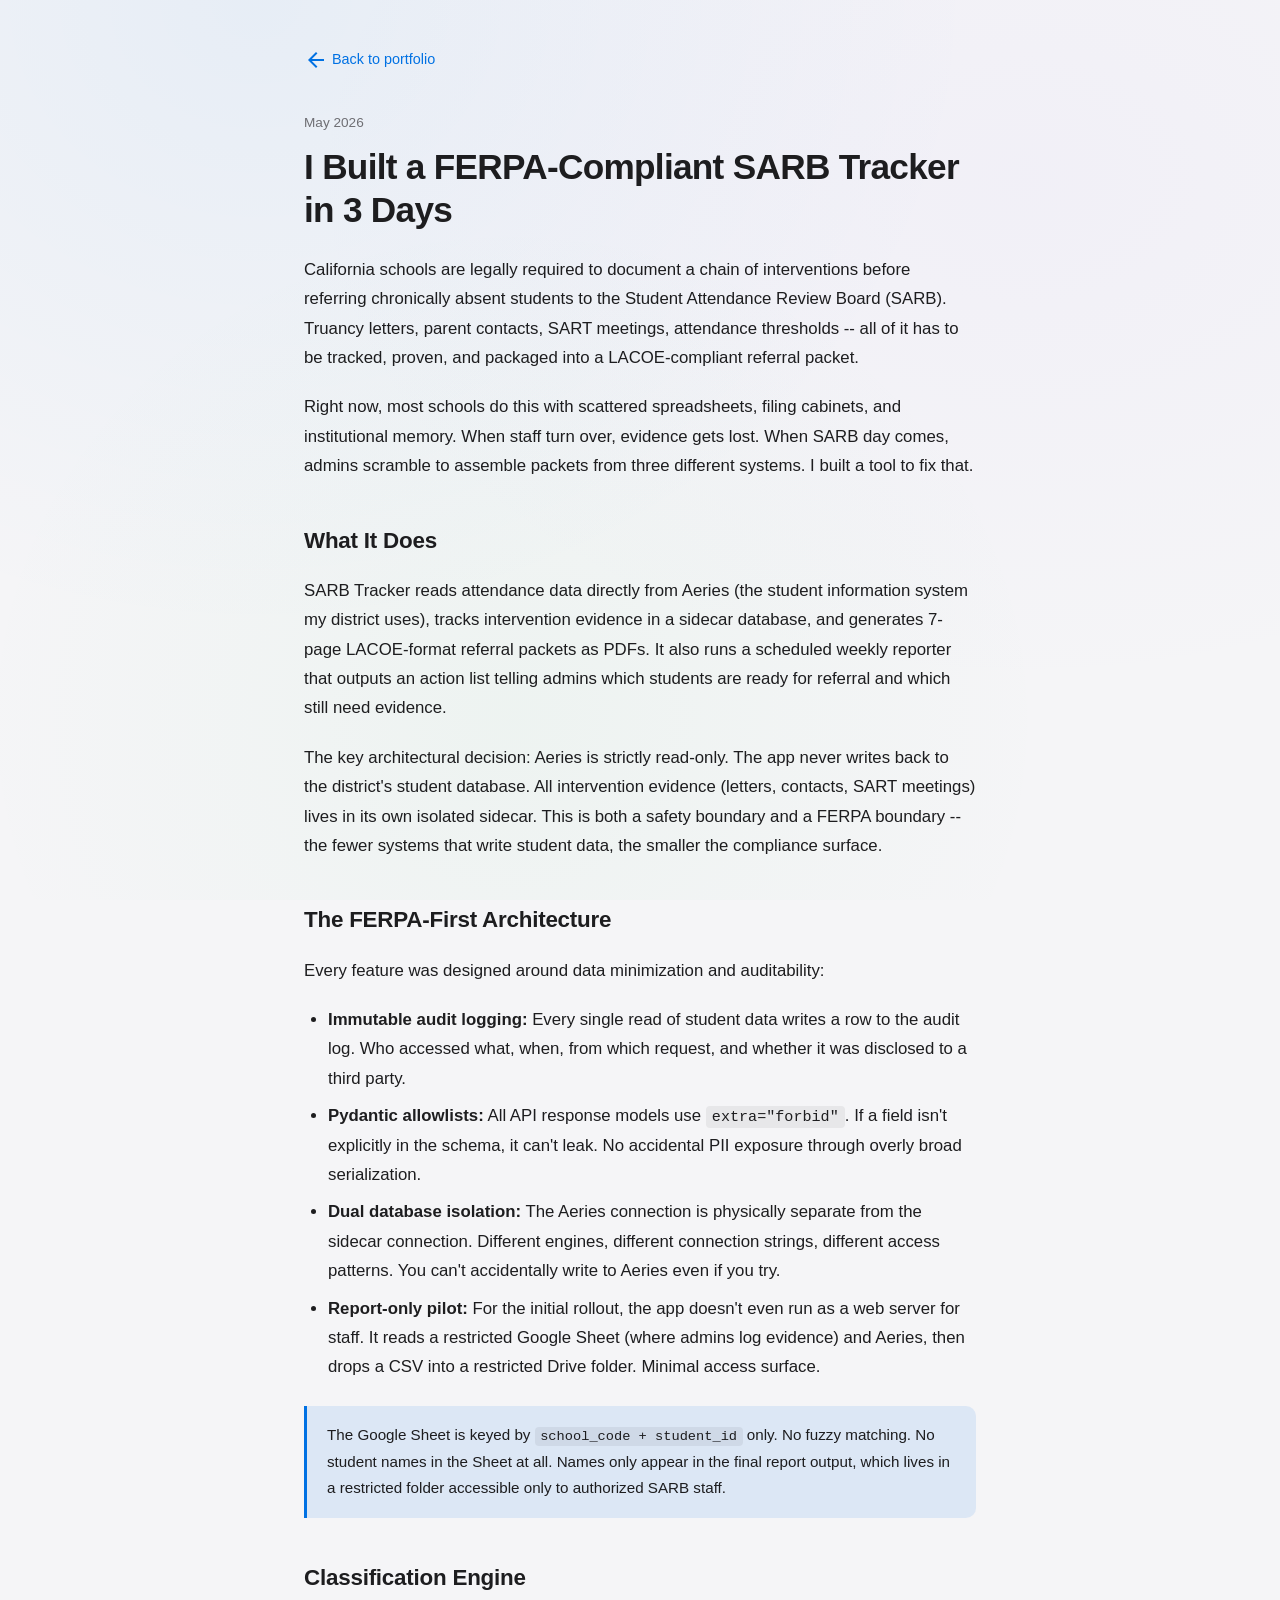
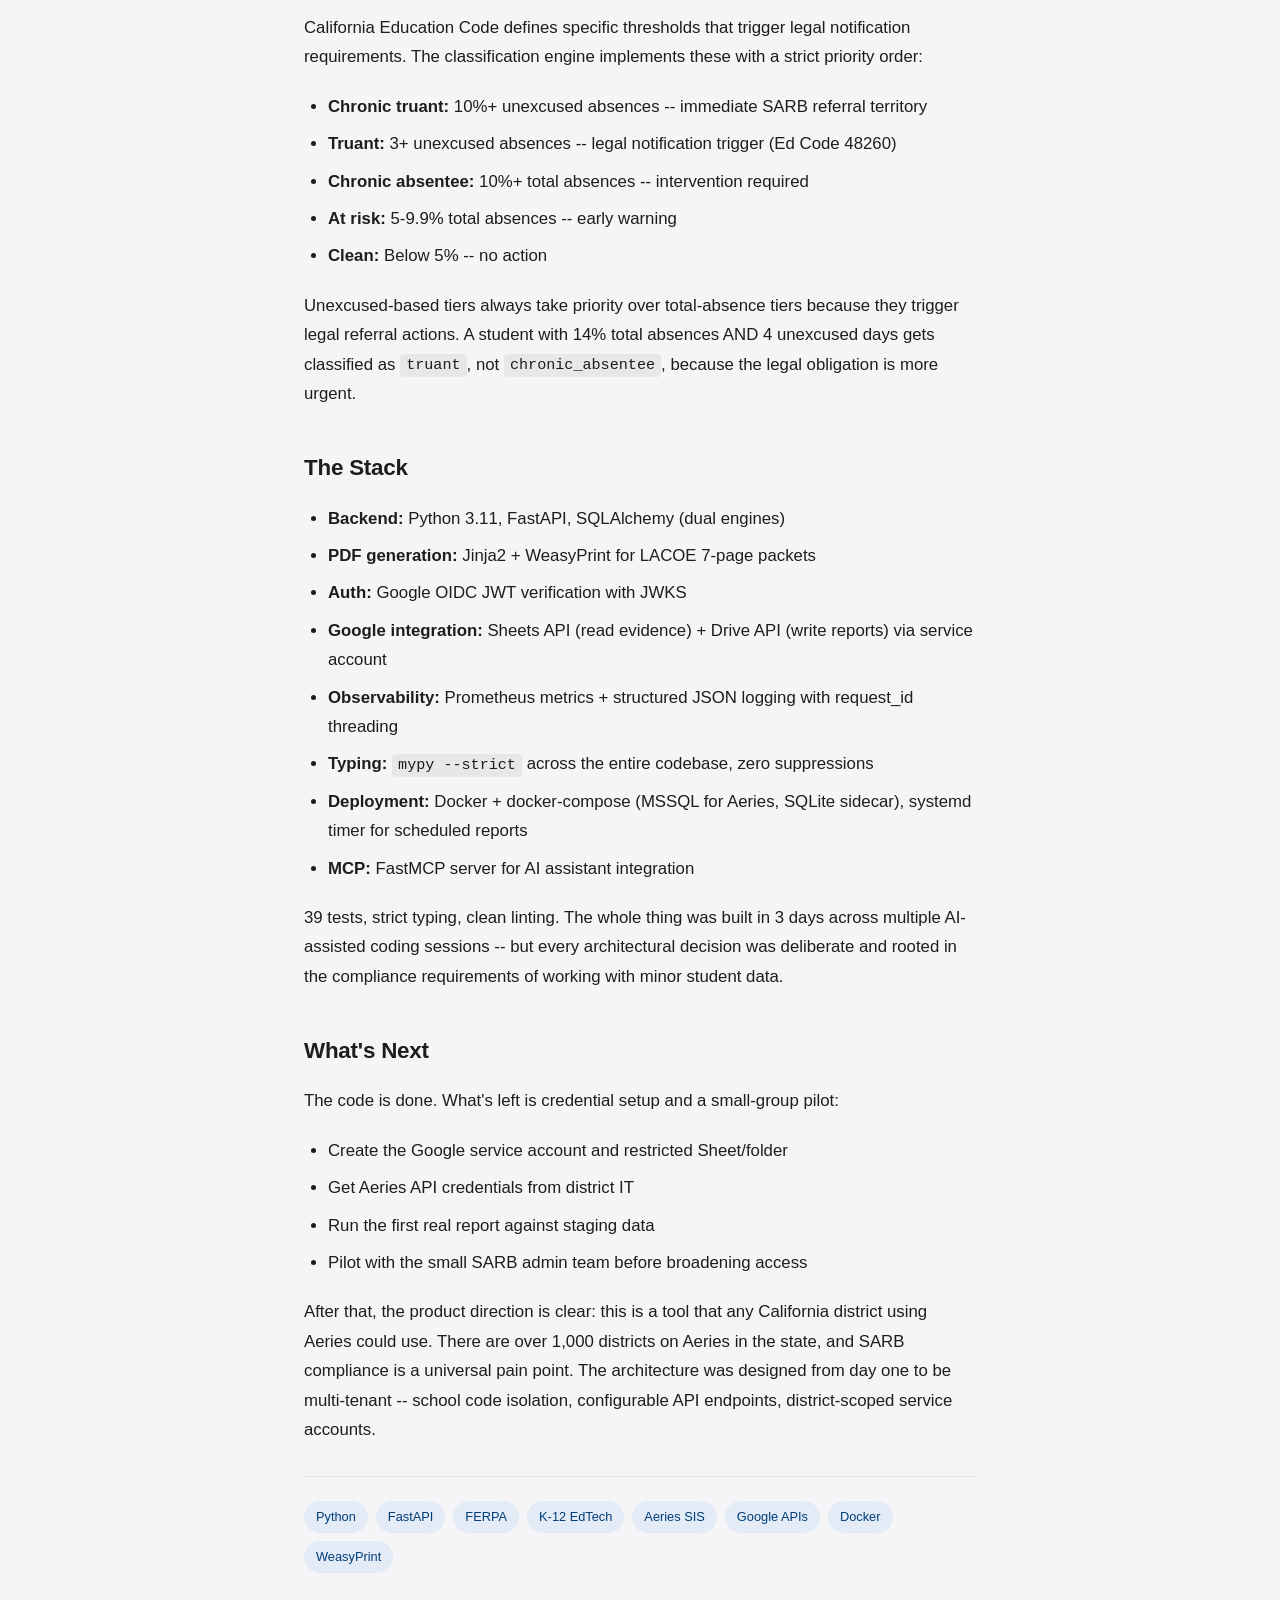
==== blog/sarb-tracker-mvp.html @ 0e8f2735 "Add SARB Tracker blog post New post covering the 3-day build of a FERPA-compliant K-12 attendance re" ====
<!DOCTYPE html>
<html lang="en">
<head>
    <meta charset="UTF-8">
    <meta name="viewport" content="width=device-width, initial-scale=1.0">
    <title>I Built a FERPA-Compliant SARB Tracker in 3 Days - Robert Monterroso</title>
    <meta name="description" content="How I built a K-12 attendance referral system that reads Aeries SIS, tracks intervention evidence, generates LACOE packets, and stays FERPA-compliant from day one.">
    <link rel="preconnect" href="https://fonts.googleapis.com">
    <link rel="preconnect" href="https://fonts.gstatic.com" crossorigin>
    <link href="https://fonts.googleapis.com/css2?family=Roboto:wght@300;400;500;700&display=swap" rel="stylesheet">
    <link href="https://fonts.googleapis.com/css2?family=Material+Symbols+Outlined:opsz,wght,FILL,GRAD@20..48,100..700,0..1,-50..200&display=swap" rel="stylesheet">
    <link rel="stylesheet" href="../style.css">
    <style>
        .blog-post { max-width: 720px; margin: 0 auto; padding: 3rem 1.5rem 6rem; }
        .blog-post-back { display: inline-flex; align-items: center; gap: 0.25rem; color: var(--primary); font-size: 0.9rem; font-weight: 500; text-decoration: none; margin-bottom: 2.5rem; }
        .blog-post-back:hover { text-decoration: underline; }
        .blog-post-date { font-size: 0.85rem; color: var(--on-surface-muted); margin-bottom: 0.75rem; }
        .blog-post-title { font-size: 2.2rem; font-weight: 700; line-height: 1.2; letter-spacing: -0.02em; color: var(--on-surface); margin-bottom: 1.5rem; }
        .blog-post-hero { width: 100%; border-radius: var(--radius-sm); margin-bottom: 2rem; box-shadow: var(--elevation-2); }
        .blog-post-body { font-size: 1.05rem; line-height: 1.75; color: var(--on-surface); }
        .blog-post-body h2 { font-size: 1.4rem; font-weight: 600; margin: 2.5rem 0 1rem; letter-spacing: -0.01em; }
        .blog-post-body p { margin-bottom: 1.25rem; }
        .blog-post-body ul { margin: 0 0 1.25rem 1.5rem; }
        .blog-post-body li { margin-bottom: 0.5rem; }
        .blog-post-body a { color: var(--primary); text-decoration: none; }
        .blog-post-body a:hover { text-decoration: underline; }
        .blog-post-body strong { font-weight: 600; }
        .blog-post-body .callout {
            background: var(--primary-soft);
            border-left: 3px solid var(--primary);
            padding: 1rem 1.25rem;
            border-radius: 0 var(--radius-xs) var(--radius-xs) 0;
            margin: 1.5rem 0;
            font-size: 0.95rem;
        }
        .blog-post-body code {
            background: rgba(0,0,0,0.06);
            padding: 0.15em 0.4em;
            border-radius: 4px;
            font-size: 0.9em;
            font-family: 'SF Mono', 'Fira Code', monospace;
        }
        .blog-post-tags { display: flex; gap: 0.5rem; flex-wrap: wrap; margin-top: 2rem; padding-top: 1.5rem; border-top: 1px solid var(--outline); }
        .blog-post-tags span {
            font-size: 0.8rem;
            padding: 0.3rem 0.75rem;
            background: var(--primary-container);
            color: var(--on-primary-container);
            border-radius: 999px;
            font-weight: 500;
        }
        @media (max-width: 640px) {
            .blog-post-title { font-size: 1.6rem; }
            .blog-post-body { font-size: 1rem; }
        }
    </style>
</head>
<body>
    <article class="blog-post">
        <a href="../index.html#blog" class="blog-post-back">
            <span class="material-symbols-outlined" aria-hidden="true">arrow_back</span>
            Back to portfolio
        </a>

        <p class="blog-post-date">May 2026</p>
        <h1 class="blog-post-title">I Built a FERPA-Compliant SARB Tracker in 3 Days</h1>

        <div class="blog-post-body">
            <p>California schools are legally required to document a chain of interventions before referring chronically absent students to the Student Attendance Review Board (SARB). Truancy letters, parent contacts, SART meetings, attendance thresholds -- all of it has to be tracked, proven, and packaged into a LACOE-compliant referral packet.</p>

            <p>Right now, most schools do this with scattered spreadsheets, filing cabinets, and institutional memory. When staff turn over, evidence gets lost. When SARB day comes, admins scramble to assemble packets from three different systems. I built a tool to fix that.</p>

            <h2>What It Does</h2>

            <p>SARB Tracker reads attendance data directly from Aeries (the student information system my district uses), tracks intervention evidence in a sidecar database, and generates 7-page LACOE-format referral packets as PDFs. It also runs a scheduled weekly reporter that outputs an action list telling admins which students are ready for referral and which still need evidence.</p>

            <p>The key architectural decision: Aeries is strictly read-only. The app never writes back to the district's student database. All intervention evidence (letters, contacts, SART meetings) lives in its own isolated sidecar. This is both a safety boundary and a FERPA boundary -- the fewer systems that write student data, the smaller the compliance surface.</p>

            <h2>The FERPA-First Architecture</h2>

            <p>Every feature was designed around data minimization and auditability:</p>

            <ul>
                <li><strong>Immutable audit logging:</strong> Every single read of student data writes a row to the audit log. Who accessed what, when, from which request, and whether it was disclosed to a third party.</li>
                <li><strong>Pydantic allowlists:</strong> All API response models use <code>extra="forbid"</code>. If a field isn't explicitly in the schema, it can't leak. No accidental PII exposure through overly broad serialization.</li>
                <li><strong>Dual database isolation:</strong> The Aeries connection is physically separate from the sidecar connection. Different engines, different connection strings, different access patterns. You can't accidentally write to Aeries even if you try.</li>
                <li><strong>Report-only pilot:</strong> For the initial rollout, the app doesn't even run as a web server for staff. It reads a restricted Google Sheet (where admins log evidence) and Aeries, then drops a CSV into a restricted Drive folder. Minimal access surface.</li>
            </ul>

            <div class="callout">
                The Google Sheet is keyed by <code>school_code + student_id</code> only. No fuzzy matching. No student names in the Sheet at all. Names only appear in the final report output, which lives in a restricted folder accessible only to authorized SARB staff.
            </div>

            <h2>Classification Engine</h2>

            <p>California Education Code defines specific thresholds that trigger legal notification requirements. The classification engine implements these with a strict priority order:</p>

            <ul>
                <li><strong>Chronic truant:</strong> 10%+ unexcused absences -- immediate SARB referral territory</li>
                <li><strong>Truant:</strong> 3+ unexcused absences -- legal notification trigger (Ed Code 48260)</li>
                <li><strong>Chronic absentee:</strong> 10%+ total absences -- intervention required</li>
                <li><strong>At risk:</strong> 5-9.9% total absences -- early warning</li>
                <li><strong>Clean:</strong> Below 5% -- no action</li>
            </ul>

            <p>Unexcused-based tiers always take priority over total-absence tiers because they trigger legal referral actions. A student with 14% total absences AND 4 unexcused days gets classified as <code>truant</code>, not <code>chronic_absentee</code>, because the legal obligation is more urgent.</p>

            <h2>The Stack</h2>

            <ul>
                <li><strong>Backend:</strong> Python 3.11, FastAPI, SQLAlchemy (dual engines)</li>
                <li><strong>PDF generation:</strong> Jinja2 + WeasyPrint for LACOE 7-page packets</li>
                <li><strong>Auth:</strong> Google OIDC JWT verification with JWKS</li>
                <li><strong>Google integration:</strong> Sheets API (read evidence) + Drive API (write reports) via service account</li>
                <li><strong>Observability:</strong> Prometheus metrics + structured JSON logging with request_id threading</li>
                <li><strong>Typing:</strong> <code>mypy --strict</code> across the entire codebase, zero suppressions</li>
                <li><strong>Deployment:</strong> Docker + docker-compose (MSSQL for Aeries, SQLite sidecar), systemd timer for scheduled reports</li>
                <li><strong>MCP:</strong> FastMCP server for AI assistant integration</li>
            </ul>

            <p>39 tests, strict typing, clean linting. The whole thing was built in 3 days across multiple AI-assisted coding sessions -- but every architectural decision was deliberate and rooted in the compliance requirements of working with minor student data.</p>

            <h2>What's Next</h2>

            <p>The code is done. What's left is credential setup and a small-group pilot:</p>

            <ul>
                <li>Create the Google service account and restricted Sheet/folder</li>
                <li>Get Aeries API credentials from district IT</li>
                <li>Run the first real report against staging data</li>
                <li>Pilot with the small SARB admin team before broadening access</li>
            </ul>

            <p>After that, the product direction is clear: this is a tool that any California district using Aeries could use. There are over 1,000 districts on Aeries in the state, and SARB compliance is a universal pain point. The architecture was designed from day one to be multi-tenant -- school code isolation, configurable API endpoints, district-scoped service accounts.</p>

            <div class="blog-post-tags">
                <span>Python</span>
                <span>FastAPI</span>
                <span>FERPA</span>
                <span>K-12 EdTech</span>
                <span>Aeries SIS</span>
                <span>Google APIs</span>
                <span>Docker</span>
                <span>WeasyPrint</span>
            </div>
        </div>
    </article>
</body>
</html>
---- style.css ----
/* ── Reset ── */
*, *::before, *::after {
    margin: 0;
    padding: 0;
    box-sizing: border-box;
}

:root {
    /* Liquid Glass palette */
    --surface: #f5f5f7;
    --surface-tint: #eef0f5;
    --surface-card: rgba(255, 255, 255, 0.55);
    --surface-card-hover: rgba(255, 255, 255, 0.72);
    --surface-translucent: rgba(245, 245, 247, 0.72);
    --glass-border: rgba(255, 255, 255, 0.45);
    --glass-border-strong: rgba(255, 255, 255, 0.7);
    --glass-shadow: rgba(0, 0, 0, 0.06);
    --on-surface: #1d1d1f;
    --on-surface-muted: #6e6e73;
    --primary: #0071e3;
    --primary-soft: rgba(0, 113, 227, 0.1);
    --primary-container: rgba(0, 113, 227, 0.08);
    --on-primary: #fff;
    --on-primary-container: #003d7a;
    --outline: rgba(0, 0, 0, 0.08);
    --outline-variant: rgba(0, 0, 0, 0.06);
    --dark-bg: #1d1d1f;
    --dark-surface: rgba(255, 255, 255, 0.06);
    --dark-text: #f5f5f7;
    --dark-muted: #a1a1a6;
    --dark-border: rgba(255, 255, 255, 0.1);
    --dark-border-hover: rgba(255, 255, 255, 0.18);
    --status-active-bg: rgba(52, 199, 89, 0.12);
    --status-active-text: #248a3d;
    --status-progress-bg: rgba(255, 159, 10, 0.12);
    --status-progress-text: #a05a00;
    --elevation-1: 0 1px 4px rgba(0, 0, 0, 0.04), 0 0 0 0.5px rgba(0, 0, 0, 0.03);
    --elevation-2: 0 4px 16px rgba(0, 0, 0, 0.08), 0 0 0 0.5px rgba(0, 0, 0, 0.04);
    --elevation-3: 0 12px 40px rgba(0, 0, 0, 0.1), 0 0 0 0.5px rgba(0, 0, 0, 0.04);
    --glass-blur: 20px;
    --glass-blur-strong: 40px;
    --radius: 20px;
    --radius-sm: 14px;
    --radius-xs: 10px;
    --max-width: 1080px;
    --ease: cubic-bezier(0.25, 0.1, 0.25, 1);
}

/* Subtle mesh gradient background */
body {
    font-family: -apple-system, BlinkMacSystemFont, 'SF Pro Display', 'SF Pro Text', 'Helvetica Neue', sans-serif;
    color: var(--on-surface);
    background: var(--surface);
    background-image:
        radial-gradient(ellipse at 20% 0%, rgba(0, 113, 227, 0.06) 0%, transparent 50%),
        radial-gradient(ellipse at 80% 20%, rgba(167, 139, 250, 0.05) 0%, transparent 50%),
        radial-gradient(ellipse at 40% 80%, rgba(52, 199, 89, 0.04) 0%, transparent 50%);
    background-attachment: fixed;
    line-height: 1.65;
    font-size: 16px;
    -webkit-font-smoothing: antialiased;
    font-feature-settings: 'kern' 1;
}

.container {
    max-width: var(--max-width);
    margin: 0 auto;
    padding: 0 24px;
}

a { color: var(--primary); text-decoration: none; }

/* ── Screen Reader Only ── */
.sr-only {
    position: absolute;
    width: 1px;
    height: 1px;
    padding: 0;
    margin: -1px;
    overflow: hidden;
    clip: rect(0, 0, 0, 0);
    white-space: nowrap;
    border: 0;
}

/* ── Skip Link ── */
.skip-link {
    position: absolute;
    left: -9999px;
    top: 8px;
    z-index: 200;
    padding: 8px 16px;
    background: var(--primary);
    color: var(--on-primary);
    border-radius: 10px;
    font-size: 0.875rem;
    font-weight: 500;
}
.skip-link:focus { left: 16px; }

/* ── Focus ── */
a:focus-visible, button:focus-visible {
    outline: 2px solid var(--primary);
    outline-offset: 2px;
}

/* ── Scroll Progress ── */
.scroll-progress {
    position: fixed;
    top: 0;
    left: 0;
    right: 0;
    height: 2px;
    background: linear-gradient(90deg, var(--primary), #a78bfa);
    transform: scaleX(0);
    transform-origin: left;
    z-index: 200;
    transition: none;
}

/* ── Nav ── Liquid Glass bar */
.nav {
    position: fixed;
    top: 2px;
    left: 0;
    right: 0;
    z-index: 100;
    transition: background 0.4s var(--ease), box-shadow 0.4s var(--ease), backdrop-filter 0.4s var(--ease);
}

.nav.scrolled {
    background: rgba(245, 245, 247, 0.6);
    backdrop-filter: saturate(180%) blur(var(--glass-blur));
    -webkit-backdrop-filter: saturate(180%) blur(var(--glass-blur));
    box-shadow: 0 0.5px 0 rgba(0, 0, 0, 0.08), var(--elevation-1);
}

.nav-inner {
    max-width: var(--max-width);
    margin: 0 auto;
    padding: 14px 24px;
    display: flex;
    align-items: center;
    justify-content: space-between;
}

.nav-logo {
    font-weight: 700;
    font-size: 1.125rem;
    color: var(--on-surface);
    letter-spacing: -0.02em;
}

.nav-links {
    display: flex;
    gap: 2px;
}

.nav-links a {
    color: var(--on-surface-muted);
    font-size: 0.8125rem;
    font-weight: 500;
    padding: 8px 14px;
    border-radius: 100px;
    transition: background 0.25s var(--ease), color 0.25s var(--ease);
}

.nav-links a:hover {
    background: rgba(0, 0, 0, 0.04);
    color: var(--on-surface);
}

.nav-links a.active {
    color: var(--primary);
    background: var(--primary-soft);
}

.nav-links .nav-resume {
    color: var(--on-primary);
    background: var(--primary);
    border: none;
    border-radius: 100px;
    padding: 7px 16px;
    font-size: 0.8125rem;
    font-weight: 500;
    transition: opacity 0.25s var(--ease), transform 0.15s var(--ease);
}

.nav-links .nav-resume:hover {
    opacity: 0.85;
    transform: scale(0.98);
    background: var(--primary);
}

.nav-toggle {
    display: none;
    flex-direction: column;
    gap: 5px;
    align-items: center;
    justify-content: center;
    min-width: 44px;
    min-height: 44px;
    background: none;
    border: none;
    cursor: pointer;
    border-radius: 50%;
    transition: background 0.2s;
}

.nav-toggle:hover { background: rgba(0, 0, 0, 0.04); }

.nav-toggle span {
    display: block;
    width: 20px;
    height: 1.5px;
    background: var(--on-surface);
    border-radius: 2px;
}

/* ── Hero ── */
.hero {
    padding: 140px 0 80px;
    min-height: 100vh;
    display: flex;
    align-items: center;
}

.hero-container {
    display: grid;
    grid-template-columns: 1.2fr 1fr;
    gap: 60px;
    align-items: center;
}

.hero-title {
    font-size: clamp(2.5rem, 5.5vw, 3.75rem);
    font-weight: 700;
    letter-spacing: -0.04em;
    line-height: 1.08;
    margin-bottom: 20px;
}

.hero-accent {
    background: linear-gradient(135deg, var(--primary), #a78bfa);
    -webkit-background-clip: text;
    -webkit-text-fill-color: transparent;
    background-clip: text;
}

.hero-subtitle {
    font-size: 1.0625rem;
    color: var(--on-surface-muted);
    max-width: 500px;
    line-height: 1.75;
    margin-bottom: 32px;
    font-weight: 400;
}

.hero-actions {
    display: flex;
    gap: 12px;
    flex-wrap: wrap;
}

/* Hero Stats -- Glass cards */
.hero-stat-grid {
    display: grid;
    grid-template-columns: 1fr 1fr;
    gap: 12px;
}

.hero-stat {
    background: var(--surface-card);
    backdrop-filter: blur(var(--glass-blur));
    -webkit-backdrop-filter: blur(var(--glass-blur));
    border: 1px solid var(--glass-border);
    border-radius: var(--radius);
    padding: 24px;
    text-align: center;
    transition: background 0.3s var(--ease), box-shadow 0.3s var(--ease), transform 0.3s var(--ease);
}

.hero-stat:hover {
    background: var(--surface-card-hover);
    box-shadow: var(--elevation-2);
    transform: translateY(-2px);
}

.hero-stat-number {
    display: block;
    font-size: 2rem;
    font-weight: 700;
    color: var(--on-surface);
    letter-spacing: -0.04em;
    line-height: 1.2;
}

.hero-stat-label {
    display: block;
    font-size: 0.6875rem;
    font-weight: 500;
    color: var(--on-surface-muted);
    text-transform: uppercase;
    letter-spacing: 0.06em;
    margin-top: 4px;
}

/* ── Buttons ── */
.btn {
    display: inline-flex;
    align-items: center;
    gap: 8px;
    padding: 0 28px;
    height: 48px;
    border-radius: 100px;
    font-size: 0.9375rem;
    font-weight: 500;
    transition: all 0.25s var(--ease);
}

.btn-filled {
    background: var(--primary);
    color: var(--on-primary);
}

.btn-filled:hover {
    opacity: 0.88;
    transform: scale(0.98);
}

.btn-outlined {
    background: var(--surface-card);
    backdrop-filter: blur(var(--glass-blur));
    -webkit-backdrop-filter: blur(var(--glass-blur));
    color: var(--primary);
    border: 1px solid var(--glass-border);
}

.btn-outlined:hover {
    background: var(--surface-card-hover);
    border-color: var(--glass-border-strong);
}

/* ── Sections ── */
.section {
    padding: 100px 0;
}

.js-enabled .section {
    opacity: 0;
    transform: translateY(24px);
    transition: opacity 0.7s var(--ease), transform 0.7s var(--ease);
}

.js-enabled .section.visible {
    opacity: 1;
    transform: none;
}

.section-tinted {
    background: rgba(238, 240, 245, 0.5);
    backdrop-filter: blur(4px);
    -webkit-backdrop-filter: blur(4px);
}

.section-label {
    font-size: 0.8125rem;
    font-weight: 600;
    text-transform: uppercase;
    letter-spacing: 0.1em;
    color: var(--primary);
    margin-bottom: 48px;
}

/* ── Chips ── */
.chip-group {
    display: flex;
    flex-wrap: wrap;
    gap: 8px;
}

.chip {
    padding: 5px 14px;
    border-radius: 100px;
    border: 1px solid var(--outline);
    background: rgba(255, 255, 255, 0.4);
    backdrop-filter: blur(8px);
    -webkit-backdrop-filter: blur(8px);
    color: var(--on-surface-muted);
    font-size: 0.8125rem;
    font-weight: 500;
}

.status {
    font-size: 0.6875rem;
    font-weight: 500;
    padding: 4px 12px;
    border-radius: 100px;
    white-space: nowrap;
}

.status-active { background: var(--status-active-bg); color: var(--status-active-text); }
.status-progress { background: var(--status-progress-bg); color: var(--status-progress-text); }
.status-complete { background: var(--primary-container); color: var(--on-primary-container); }

/* ── Featured Projects ── Glass panels */
.featured-project {
    display: grid;
    grid-template-columns: 1fr 1fr;
    gap: 48px;
    align-items: center;
    margin-bottom: 80px;
}

.featured-project-reverse {
    direction: rtl;
}

.featured-project-reverse > * {
    direction: ltr;
}

.featured-meta {
    display: flex;
    align-items: center;
    gap: 12px;
    margin-bottom: 12px;
}

.project-type {
    font-size: 0.75rem;
    font-weight: 600;
    text-transform: uppercase;
    letter-spacing: 0.06em;
    color: var(--primary);
}

.featured-title {
    font-size: 1.75rem;
    font-weight: 700;
    letter-spacing: -0.03em;
    margin-bottom: 16px;
}

.featured-desc {
    color: var(--on-surface-muted);
    font-size: 0.9375rem;
    line-height: 1.75;
    margin-bottom: 20px;
}

.project-link {
    display: inline-flex;
    align-items: center;
    gap: 4px;
    margin-top: 12px;
    font-size: 0.875rem;
    font-weight: 500;
    color: var(--primary);
    transition: gap 0.2s var(--ease);
}

.project-link:hover { gap: 8px; }

.project-link .material-symbols-outlined { font-size: 16px; }

.project-link-private {
    color: var(--on-surface-muted);
    cursor: default;
    gap: 6px;
}

.project-link-private:hover { gap: 6px; }

/* Featured Visual -- Glass placeholder */
.featured-visual {
    aspect-ratio: 4/3;
    border-radius: var(--radius);
    overflow: hidden;
}

.featured-placeholder {
    width: 100%;
    height: 100%;
    background: linear-gradient(135deg, rgba(0, 113, 227, 0.08) 0%, rgba(167, 139, 250, 0.06) 50%, rgba(52, 199, 89, 0.05) 100%);
    backdrop-filter: blur(var(--glass-blur));
    -webkit-backdrop-filter: blur(var(--glass-blur));
    border: 1px solid var(--glass-border);
    border-radius: var(--radius);
    display: flex;
    flex-direction: column;
    align-items: center;
    justify-content: center;
    gap: 12px;
    color: var(--on-surface-muted);
    font-size: 0.875rem;
    font-weight: 500;
}

.featured-placeholder .material-symbols-outlined {
    font-size: 48px;
    opacity: 0.4;
}

.featured-img {
    width: 100%;
    height: 100%;
    object-fit: cover;
    border-radius: var(--radius);
}

/* ── More Projects Grid ── Glass cards */
.more-projects-label {
    font-size: 1.125rem;
    font-weight: 500;
    margin-bottom: 24px;
    color: var(--on-surface-muted);
}

.projects-grid {
    display: grid;
    grid-template-columns: repeat(3, 1fr);
    gap: 12px;
}

.mini-project-card {
    background: var(--surface-card);
    backdrop-filter: blur(var(--glass-blur));
    -webkit-backdrop-filter: blur(var(--glass-blur));
    border: 1px solid var(--glass-border);
    border-radius: var(--radius);
    padding: 24px;
    transition: background 0.3s var(--ease), box-shadow 0.3s var(--ease), transform 0.3s var(--ease), border-color 0.3s var(--ease);
    color: var(--on-surface);
    display: block;
}

.js-enabled .mini-project-card {
    opacity: 0;
    transform: translateY(16px);
}

.js-enabled .mini-project-card.card-visible {
    opacity: 1;
    transform: none;
    transition: opacity 0.5s var(--ease), transform 0.5s var(--ease), background 0.3s var(--ease), box-shadow 0.3s var(--ease), border-color 0.3s var(--ease);
}

.mini-project-card:hover {
    background: var(--surface-card-hover);
    box-shadow: var(--elevation-2);
    transform: translateY(-2px);
    border-color: var(--glass-border-strong);
}

/* Non-link cards */
.mini-project-card-static {
    cursor: default;
}

.mini-project-card-static:hover {
    background: var(--surface-card);
    box-shadow: none;
    transform: none;
    border-color: var(--glass-border);
}

.mini-project-top {
    display: flex;
    justify-content: space-between;
    align-items: center;
    margin-bottom: 12px;
}

.mini-project-top .material-symbols-outlined {
    color: var(--primary);
    font-size: 24px;
}

.mini-project-card h4 {
    font-size: 1rem;
    font-weight: 600;
    margin-bottom: 8px;
    letter-spacing: -0.01em;
}

.mini-project-card p {
    color: var(--on-surface-muted);
    font-size: 0.8125rem;
    line-height: 1.65;
    margin-bottom: 16px;
}

.mini-chips {
    font-size: 0.75rem;
    color: var(--on-surface-muted);
    font-weight: 500;
}

/* ── Bento Grid ── Glass cards */
.bento-grid {
    display: grid;
    grid-template-columns: repeat(3, 1fr);
    grid-auto-rows: auto;
    gap: 12px;
}

.bento-card {
    background: var(--surface-card);
    backdrop-filter: blur(var(--glass-blur));
    -webkit-backdrop-filter: blur(var(--glass-blur));
    border: 1px solid var(--glass-border);
    border-radius: var(--radius);
    padding: 28px;
}

.js-enabled .bento-card {
    opacity: 0;
    transform: translateY(16px);
}

.js-enabled .bento-card.card-visible {
    opacity: 1;
    transform: none;
    transition: opacity 0.5s var(--ease), transform 0.5s var(--ease);
}

.bento-card h3 {
    font-size: 0.8125rem;
    font-weight: 600;
    text-transform: uppercase;
    letter-spacing: 0.08em;
    color: var(--primary);
    margin-bottom: 16px;
}

/* Bento Bio */
.bento-bio {
    grid-column: span 2;
}

.bento-bio-lead {
    font-size: 1.25rem;
    font-weight: 600;
    line-height: 1.5;
    margin-bottom: 12px;
    color: var(--on-surface);
    letter-spacing: -0.01em;
}

.bento-bio p:last-child {
    color: var(--on-surface-muted);
    font-size: 0.9375rem;
    line-height: 1.7;
}

/* Bento Currently */
.bento-currently ul {
    list-style: none;
    display: flex;
    flex-direction: column;
    gap: 10px;
}

.bento-currently li {
    font-size: 0.875rem;
    color: var(--on-surface-muted);
    padding-left: 16px;
    position: relative;
}

.bento-currently li::before {
    content: '';
    position: absolute;
    left: 0;
    top: 8px;
    width: 6px;
    height: 6px;
    border-radius: 50%;
    background: var(--primary);
    opacity: 0.5;
}

/* Bento Quote -- Glass tinted panel */
.bento-quote {
    grid-column: span 2;
    background: rgba(0, 113, 227, 0.06);
    backdrop-filter: blur(var(--glass-blur));
    -webkit-backdrop-filter: blur(var(--glass-blur));
    border-color: rgba(0, 113, 227, 0.1);
}

.quote-icon {
    color: var(--primary);
    font-size: 28px;
    opacity: 0.35;
    margin-bottom: 8px;
    display: block;
}

blockquote {
    color: var(--on-surface);
    font-style: italic;
    line-height: 1.8;
    font-size: 0.9375rem;
    opacity: 0.8;
}

/* Bento Stack */
.bento-stack .chip-group {
    gap: 6px;
}

/* Bento Certs */
.cert-list {
    display: flex;
    flex-direction: column;
    gap: 12px;
}

.cert-item {
    display: flex;
    align-items: center;
    gap: 10px;
    font-size: 0.875rem;
    color: var(--on-surface-muted);
}

.cert-item .material-symbols-outlined {
    color: var(--primary);
    font-size: 20px;
    opacity: 0.7;
}

/* ── Experience ── Glass panels */
.exp-primary {
    background: var(--surface-card);
    backdrop-filter: blur(var(--glass-blur));
    -webkit-backdrop-filter: blur(var(--glass-blur));
    border: 1px solid var(--glass-border);
    border-radius: var(--radius);
    padding: 36px;
    margin-bottom: 12px;
}

.exp-header {
    margin-bottom: 16px;
}

.exp-header h3 {
    font-size: 1.25rem;
    font-weight: 700;
    margin-bottom: 4px;
    letter-spacing: -0.02em;
}

.exp-range {
    font-size: 0.8125rem;
    color: var(--on-surface-muted);
}

.exp-roles {
    display: flex;
    flex-direction: column;
    gap: 8px;
    margin-bottom: 20px;
    padding-bottom: 20px;
    border-bottom: 1px solid var(--outline);
}

.exp-role {
    display: flex;
    justify-content: space-between;
    align-items: baseline;
    flex-wrap: wrap;
    gap: 8px;
}

.exp-role-title {
    font-size: 0.9375rem;
    font-weight: 500;
}

.exp-role-date {
    font-size: 0.8125rem;
    color: var(--on-surface-muted);
}

.exp-narrative {
    color: var(--on-surface-muted);
    font-size: 0.9375rem;
    line-height: 1.75;
}

.exp-secondary {
    margin-bottom: 48px;
}

.exp-compact {
    background: var(--surface-card);
    backdrop-filter: blur(var(--glass-blur));
    -webkit-backdrop-filter: blur(var(--glass-blur));
    border: 1px solid var(--glass-border);
    border-radius: var(--radius);
    padding: 24px 36px;
    display: flex;
    flex-wrap: wrap;
    align-items: baseline;
    gap: 4px 16px;
}

.exp-compact h4 {
    font-size: 1rem;
    font-weight: 500;
}

.exp-compact-role {
    font-size: 0.875rem;
    color: var(--on-surface-muted);
}

.exp-compact-date {
    font-size: 0.8125rem;
    color: var(--on-surface-muted);
    opacity: 0.7;
}

.exp-compact p {
    width: 100%;
    font-size: 0.875rem;
    color: var(--on-surface-muted);
    margin-top: 4px;
}

/* Education */
.edu-heading {
    font-size: 0.8125rem;
    font-weight: 600;
    text-transform: uppercase;
    letter-spacing: 0.08em;
    color: var(--primary);
    margin-bottom: 20px;
}

.edu-list {
    display: flex;
    flex-direction: column;
    gap: 16px;
}

.edu-item {
    display: flex;
    flex-direction: column;
    gap: 2px;
}

.edu-item strong {
    font-size: 0.9375rem;
    font-weight: 600;
    letter-spacing: -0.01em;
}

.edu-item span {
    font-size: 0.8125rem;
    color: var(--on-surface-muted);
}

/* ── Blog ── Glass cards */
.blog-grid {
    display: grid;
    grid-template-columns: repeat(3, 1fr);
    gap: 12px;
}

.blog-card {
    background: var(--surface-card);
    backdrop-filter: blur(var(--glass-blur));
    -webkit-backdrop-filter: blur(var(--glass-blur));
    border: 1px solid var(--glass-border);
    border-radius: var(--radius);
    padding: 28px;
    display: flex;
    flex-direction: column;
    color: var(--on-surface);
    transition: background 0.3s var(--ease), box-shadow 0.3s var(--ease), transform 0.3s var(--ease), border-color 0.3s var(--ease);
}

.blog-card:hover {
    background: var(--surface-card-hover);
    box-shadow: var(--elevation-2);
    transform: translateY(-2px);
    border-color: var(--glass-border-strong);
}

.blog-date {
    font-size: 0.75rem;
    font-weight: 600;
    text-transform: uppercase;
    letter-spacing: 0.06em;
    color: var(--primary);
    margin-bottom: 12px;
}

.blog-title {
    font-size: 1.125rem;
    font-weight: 700;
    letter-spacing: -0.02em;
    line-height: 1.4;
    margin-bottom: 12px;
    color: var(--on-surface);
}

.blog-excerpt {
    color: var(--on-surface-muted);
    font-size: 0.875rem;
    line-height: 1.7;
    margin-bottom: 20px;
    flex-grow: 1;
}

.blog-read-more {
    display: inline-flex;
    align-items: center;
    gap: 4px;
    font-size: 0.875rem;
    font-weight: 500;
    color: var(--primary);
    transition: gap 0.2s var(--ease);
}

.blog-card:hover .blog-read-more {
    gap: 8px;
}

.blog-read-more .material-symbols-outlined {
    font-size: 16px;
}

.js-enabled .blog-card {
    opacity: 0;
    transform: translateY(16px);
}

.js-enabled .blog-card.card-visible {
    opacity: 1;
    transform: none;
    transition: opacity 0.5s var(--ease), transform 0.5s var(--ease), background 0.3s var(--ease), box-shadow 0.3s var(--ease), border-color 0.3s var(--ease);
}

/* ── Contact -- Glass Dark ── */
.section-dark {
    background: var(--dark-bg);
    color: var(--dark-text);
}

.contact-section {
    text-align: center;
}

.contact-heading {
    font-size: clamp(2rem, 4vw, 3rem);
    font-weight: 700;
    letter-spacing: -0.04em;
    color: var(--on-primary);
    margin-bottom: 16px;
}

.contact-text {
    font-size: 1.0625rem;
    color: var(--dark-muted);
    max-width: 480px;
    margin: 0 auto 48px;
    line-height: 1.7;
}

.contact-links {
    display: flex;
    justify-content: center;
    gap: 12px;
    flex-wrap: wrap;
}

.contact-card {
    display: flex;
    flex-direction: column;
    align-items: center;
    gap: 10px;
    padding: 28px 36px;
    background: var(--dark-surface);
    backdrop-filter: blur(var(--glass-blur));
    -webkit-backdrop-filter: blur(var(--glass-blur));
    border: 1px solid var(--dark-border);
    border-radius: var(--radius);
    transition: background 0.3s var(--ease), box-shadow 0.3s var(--ease), transform 0.3s var(--ease), border-color 0.3s var(--ease);
    cursor: pointer;
    text-align: center;
    color: var(--dark-text);
}

.contact-card:hover {
    background: rgba(255, 255, 255, 0.1);
    box-shadow: 0 8px 32px rgba(0, 113, 227, 0.15);
    transform: translateY(-2px);
    border-color: rgba(0, 113, 227, 0.25);
}

.contact-card .material-symbols-outlined {
    font-size: 28px;
    color: var(--primary);
}

.social-icon {
    width: 26px;
    height: 26px;
    color: var(--primary);
}

.contact-card strong {
    font-size: 0.9375rem;
    color: var(--on-primary);
}

.contact-detail {
    font-size: 0.8125rem;
    color: var(--dark-muted);
}

/* ── Resume Link ── */
.resume-link {
    display: inline-flex;
    align-items: center;
    gap: 8px;
    margin-top: 24px;
    padding: 10px 24px;
    border: 1px solid var(--dark-border-hover);
    border-radius: 100px;
    color: var(--dark-muted);
    font-size: 0.875rem;
    font-weight: 500;
    transition: border-color 0.25s var(--ease), color 0.25s var(--ease);
}

.resume-link:hover {
    border-color: var(--primary);
    color: var(--on-primary);
}

.resume-link .material-symbols-outlined {
    font-size: 18px;
}

/* ── Footer ── */
.footer {
    padding: 24px 0;
    background: var(--dark-bg);
    border-top: 1px solid rgba(255, 255, 255, 0.06);
}

.footer-inner {
    display: flex;
    justify-content: space-between;
    align-items: center;
}

.footer-name {
    font-size: 0.8125rem;
    font-weight: 500;
    color: var(--dark-muted);
}

.footer-copy {
    font-size: 0.8125rem;
    color: #7a7a82;
}

/* ── Responsive: Tablet ── */
@media (max-width: 1024px) {
    .hero-container { grid-template-columns: 1fr; gap: 48px; }
    .hero-stat-grid { grid-template-columns: repeat(4, 1fr); }
    .featured-project { grid-template-columns: 1fr; gap: 32px; }
    .featured-project-reverse { direction: ltr; }
    .featured-visual { max-height: 300px; }
    .projects-grid { grid-template-columns: repeat(2, 1fr); }
    .blog-grid { grid-template-columns: repeat(2, 1fr); }
    .bento-grid { grid-template-columns: repeat(2, 1fr); }
    .bento-bio { grid-column: span 2; }
    .bento-quote { grid-column: span 2; }
}

/* ── Responsive: Mobile ── */
@media (max-width: 768px) {
    .hero {
        padding: 120px 0 64px;
        min-height: auto;
    }

    .hero-title { font-size: 2.25rem; }
    .hero-stat-grid { grid-template-columns: repeat(2, 1fr); }

    .featured-project { gap: 24px; margin-bottom: 56px; }
    .featured-title { font-size: 1.375rem; }

    .projects-grid { grid-template-columns: 1fr; }
    .blog-grid { grid-template-columns: 1fr; }

    .bento-grid { grid-template-columns: 1fr; }
    .bento-bio { grid-column: span 1; }
    .bento-quote { grid-column: span 1; }

    .exp-primary { padding: 24px; }
    .exp-compact { padding: 20px 24px; }
    .exp-role { flex-direction: column; gap: 2px; }

    .nav-links {
        display: none;
        position: absolute;
        top: 100%;
        left: 0;
        right: 0;
        background: rgba(245, 245, 247, 0.72);
        backdrop-filter: saturate(180%) blur(var(--glass-blur-strong));
        -webkit-backdrop-filter: saturate(180%) blur(var(--glass-blur-strong));
        flex-direction: column;
        padding: 12px 16px;
        gap: 4px;
        box-shadow: var(--elevation-1);
    }

    .nav-links.open { display: flex; }
    .nav-links a { padding: 12px 16px; border-radius: 12px; }
    .nav-toggle { display: flex; }

    .contact-links { flex-direction: column; align-items: center; }
    .contact-card { width: 100%; max-width: 300px; }

    .section { padding: 64px 0; }
    .section-dark { padding: 80px 0; }
}

/* ── Reduced Motion ── */
@media (prefers-reduced-motion: reduce) {
    *, *::before, *::after {
        animation-duration: 0.01ms !important;
        animation-iteration-count: 1 !important;
        transition-duration: 0.01ms !important;
    }

    .js-enabled .section,
    .js-enabled .mini-project-card,
    .js-enabled .bento-card,
    .js-enabled .blog-card {
        opacity: 1 !important;
        transform: none !important;
    }

    .hero-stat:hover,
    .mini-project-card:hover,
    .blog-card:hover,
    .contact-card:hover,
    .btn-filled:hover {
        transform: none !important;
    }
}

/* ── Print ── */
@media print {
    .js-enabled .section,
    .js-enabled .mini-project-card,
    .js-enabled .bento-card,
    .js-enabled .blog-card {
        opacity: 1 !important;
        transform: none !important;
    }

    .nav, .scroll-progress, .skip-link { display: none; }
}
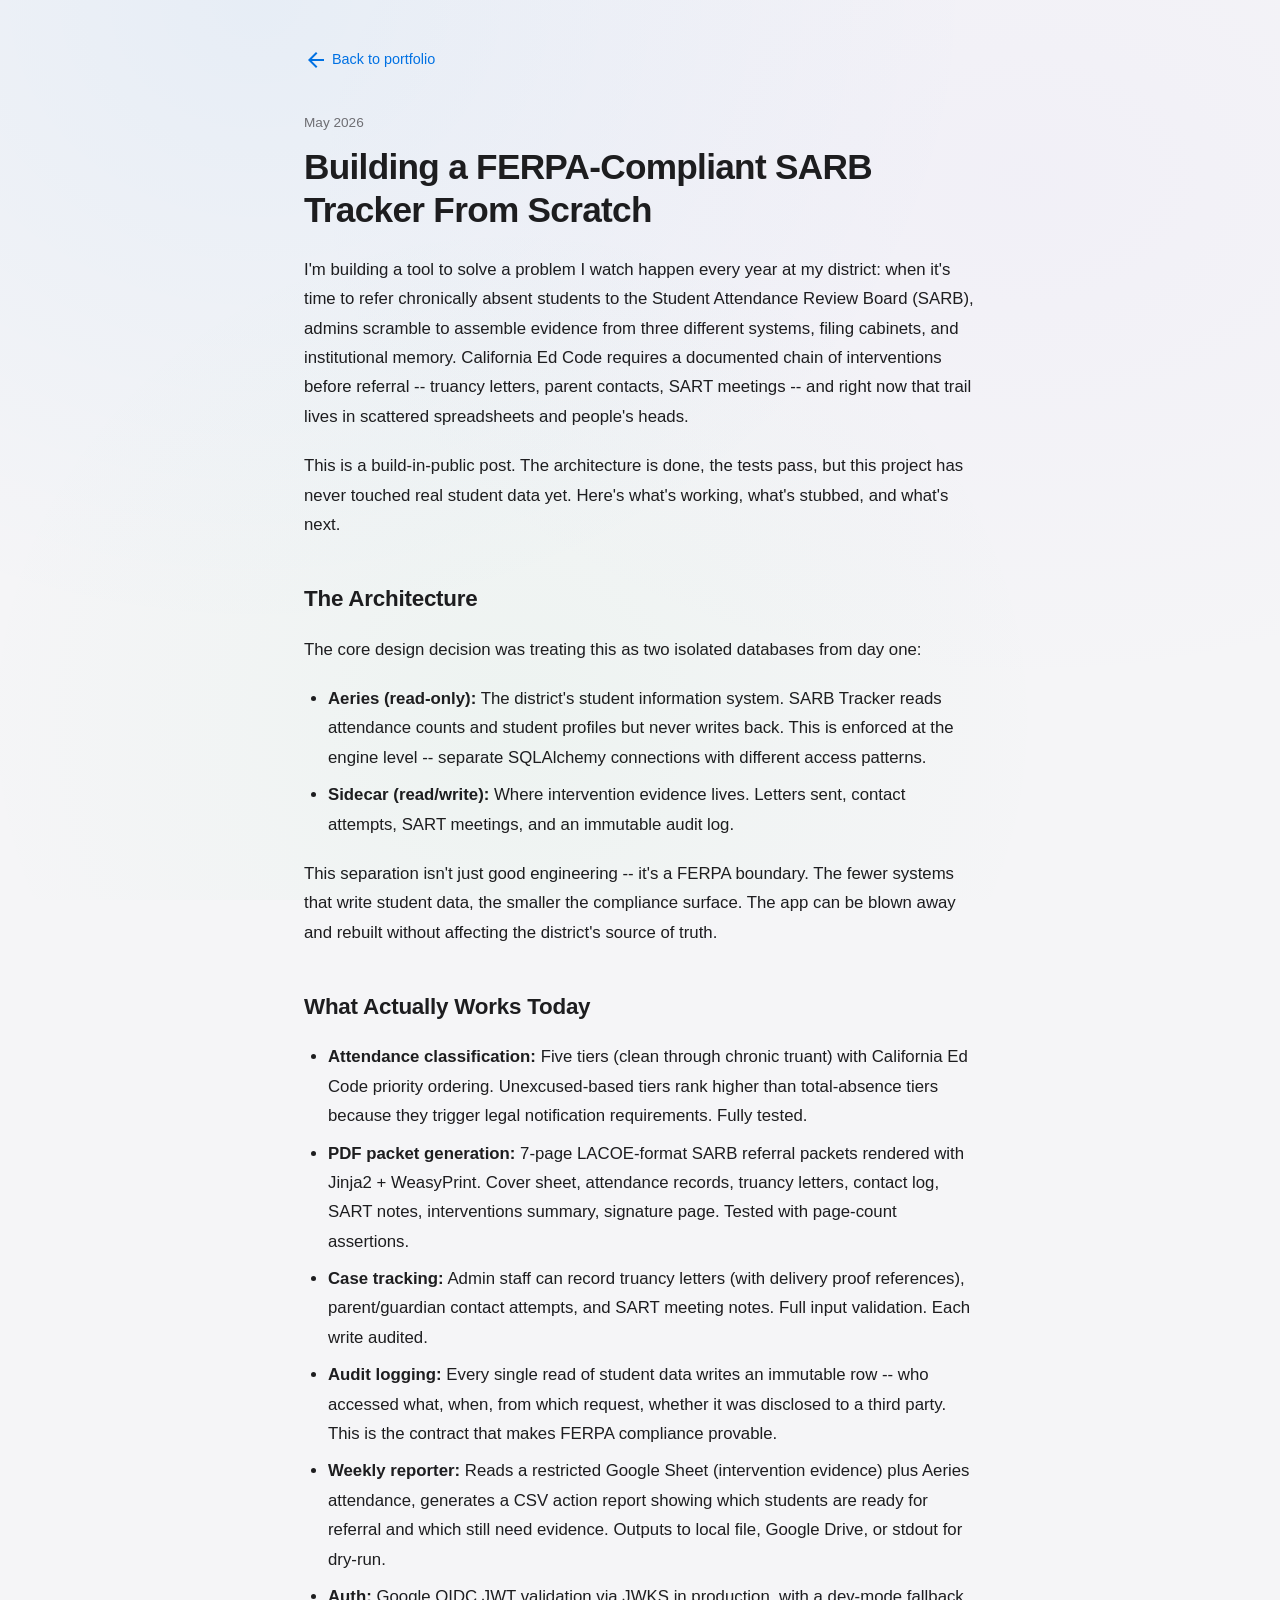
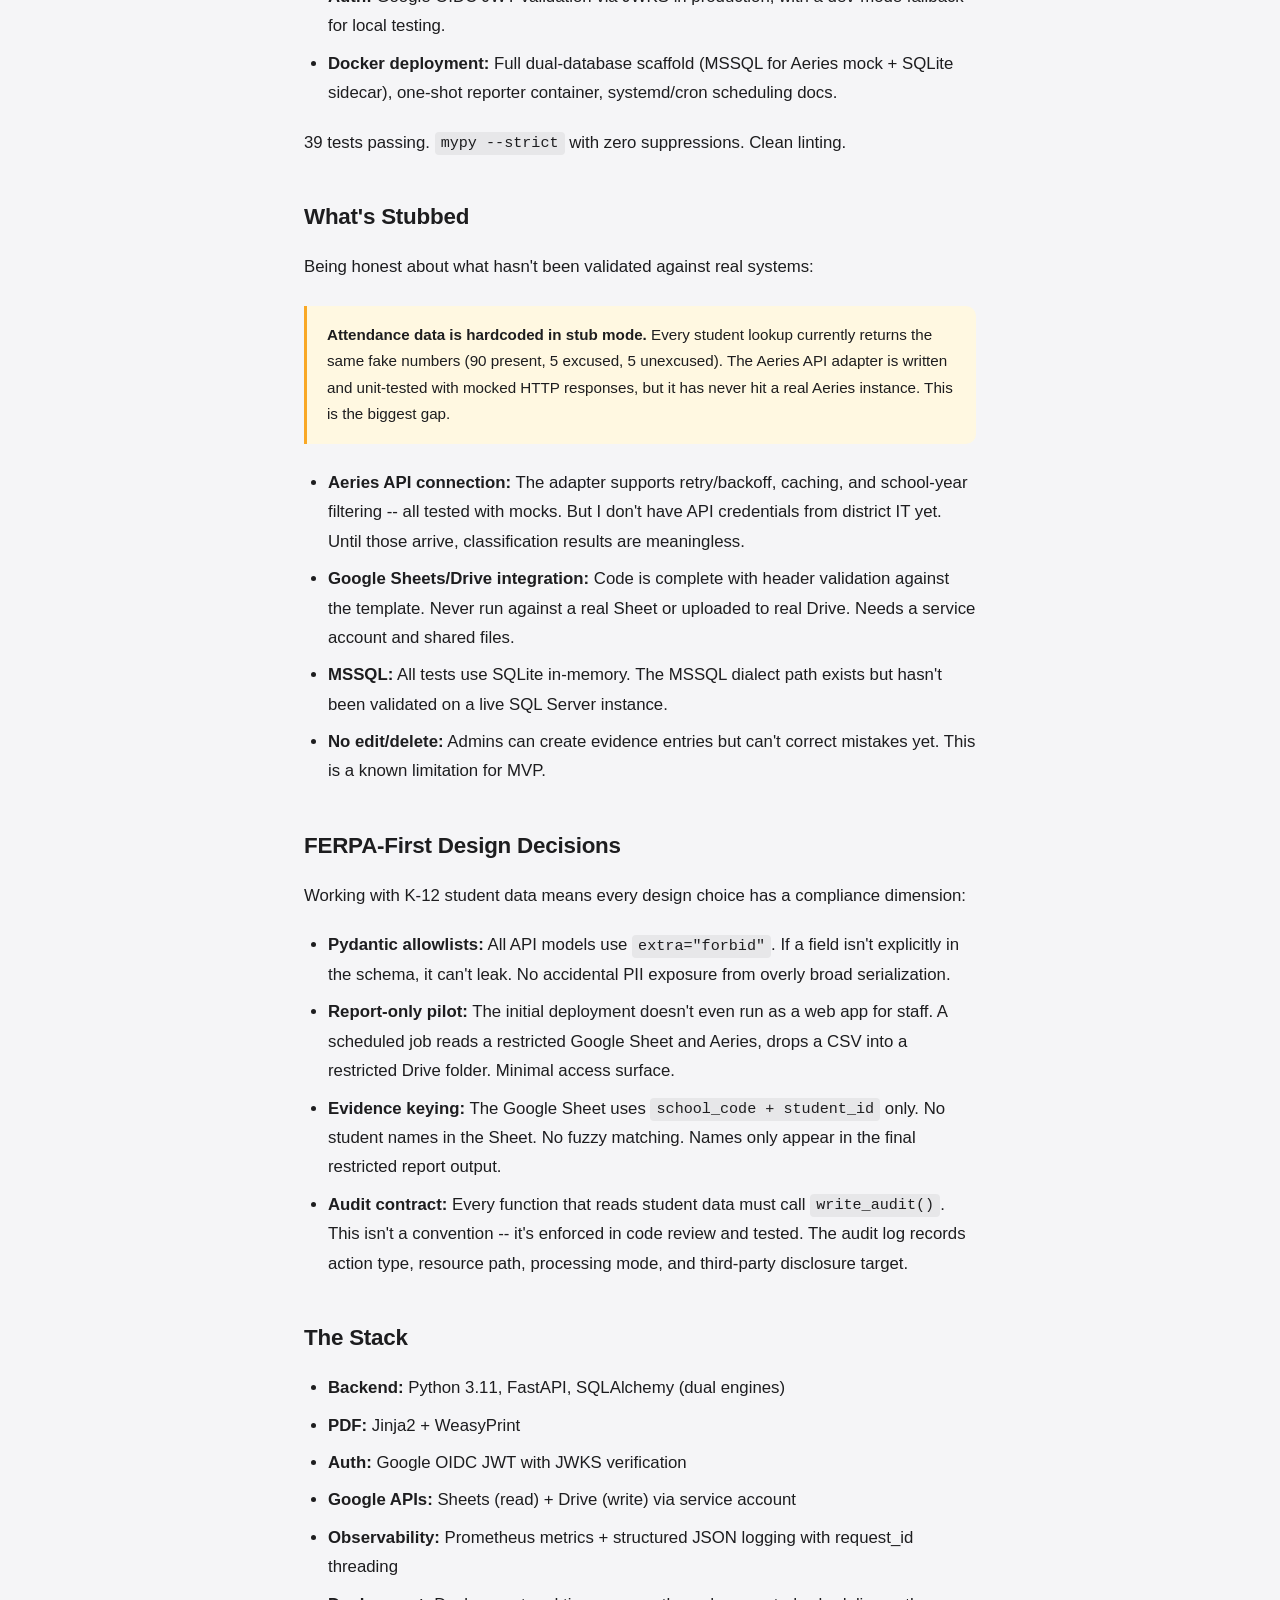
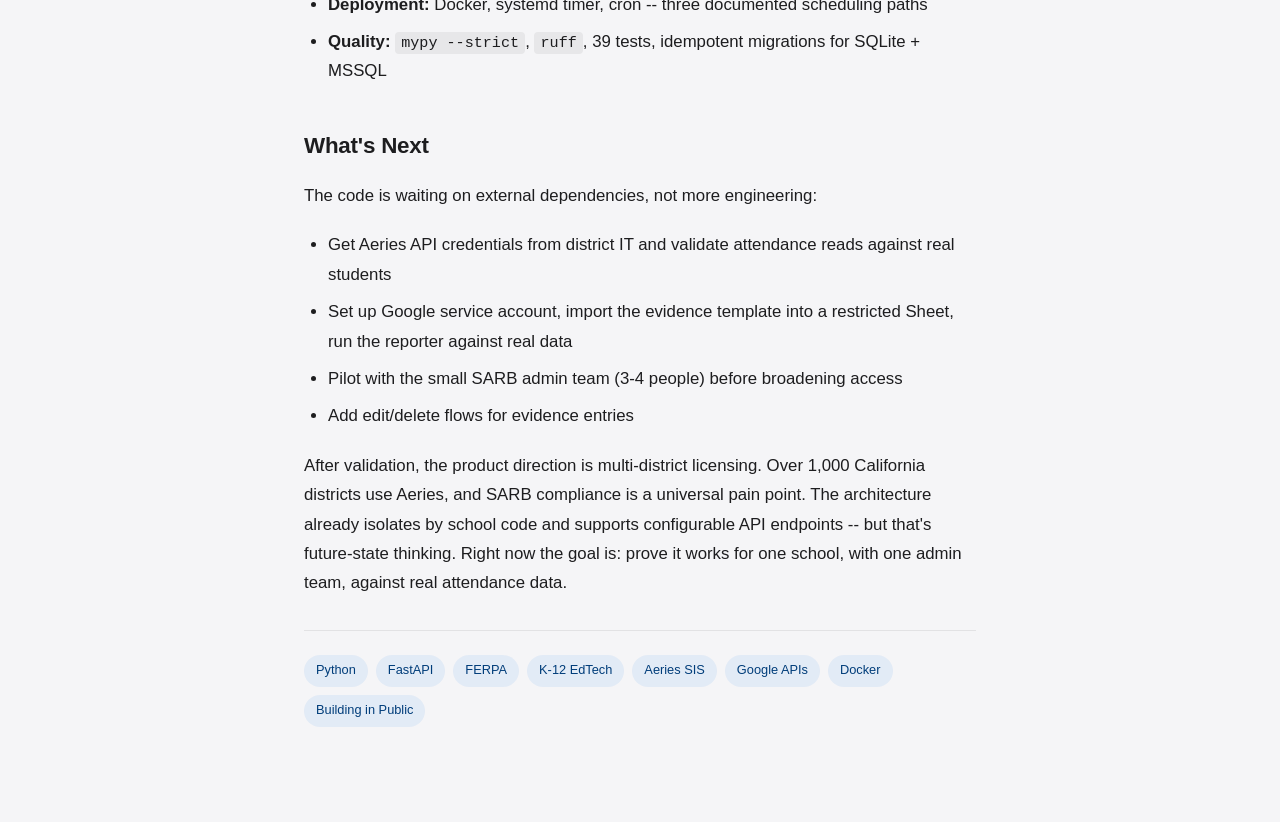
==== commit 737cd045: "Rewrite SARB Tracker blog post — honest build-in-public angle Post now clearly separates what works " ====
--- a/blog/sarb-tracker-mvp.html
+++ b/blog/sarb-tracker-mvp.html
@@ -3,8 +3,8 @@
 <head>
     <meta charset="UTF-8">
     <meta name="viewport" content="width=device-width, initial-scale=1.0">
-    <title>I Built a FERPA-Compliant SARB Tracker in 3 Days - Robert Monterroso</title>
-    <meta name="description" content="How I built a K-12 attendance referral system that reads Aeries SIS, tracks intervention evidence, generates LACOE packets, and stays FERPA-compliant from day one.">
+    <title>Building a FERPA-Compliant SARB Tracker From Scratch - Robert Monterroso</title>
+    <meta name="description" content="Building in public: a K-12 attendance referral system that reads Aeries SIS, tracks intervention evidence, and generates LACOE packets. Here's what works, what's stubbed, and what's next.">
     <link rel="preconnect" href="https://fonts.googleapis.com">
     <link rel="preconnect" href="https://fonts.gstatic.com" crossorigin>
     <link href="https://fonts.googleapis.com/css2?family=Roboto:wght@300;400;500;700&display=swap" rel="stylesheet">
@@ -28,6 +28,14 @@
         .blog-post-body .callout {
             background: var(--primary-soft);
             border-left: 3px solid var(--primary);
+            padding: 1rem 1.25rem;
+            border-radius: 0 var(--radius-xs) var(--radius-xs) 0;
+            margin: 1.5rem 0;
+            font-size: 0.95rem;
+        }
+        .blog-post-body .callout-warning {
+            background: #fff8e1;
+            border-left: 3px solid #f9a825;
             padding: 1rem 1.25rem;
             border-radius: 0 var(--radius-xs) var(--radius-xs) 0;
             margin: 1.5rem 0;
@@ -63,75 +71,88 @@
         </a>
 
         <p class="blog-post-date">May 2026</p>
-        <h1 class="blog-post-title">I Built a FERPA-Compliant SARB Tracker in 3 Days</h1>
+        <h1 class="blog-post-title">Building a FERPA-Compliant SARB Tracker From Scratch</h1>
 
         <div class="blog-post-body">
-            <p>California schools are legally required to document a chain of interventions before referring chronically absent students to the Student Attendance Review Board (SARB). Truancy letters, parent contacts, SART meetings, attendance thresholds -- all of it has to be tracked, proven, and packaged into a LACOE-compliant referral packet.</p>
+            <p>I'm building a tool to solve a problem I watch happen every year at my district: when it's time to refer chronically absent students to the Student Attendance Review Board (SARB), admins scramble to assemble evidence from three different systems, filing cabinets, and institutional memory. California Ed Code requires a documented chain of interventions before referral -- truancy letters, parent contacts, SART meetings -- and right now that trail lives in scattered spreadsheets and people's heads.</p>
 
-            <p>Right now, most schools do this with scattered spreadsheets, filing cabinets, and institutional memory. When staff turn over, evidence gets lost. When SARB day comes, admins scramble to assemble packets from three different systems. I built a tool to fix that.</p>
+            <p>This is a build-in-public post. The architecture is done, the tests pass, but this project has never touched real student data yet. Here's what's working, what's stubbed, and what's next.</p>
 
-            <h2>What It Does</h2>
+            <h2>The Architecture</h2>
 
-            <p>SARB Tracker reads attendance data directly from Aeries (the student information system my district uses), tracks intervention evidence in a sidecar database, and generates 7-page LACOE-format referral packets as PDFs. It also runs a scheduled weekly reporter that outputs an action list telling admins which students are ready for referral and which still need evidence.</p>
-
-            <p>The key architectural decision: Aeries is strictly read-only. The app never writes back to the district's student database. All intervention evidence (letters, contacts, SART meetings) lives in its own isolated sidecar. This is both a safety boundary and a FERPA boundary -- the fewer systems that write student data, the smaller the compliance surface.</p>
-
-            <h2>The FERPA-First Architecture</h2>
-
-            <p>Every feature was designed around data minimization and auditability:</p>
+            <p>The core design decision was treating this as two isolated databases from day one:</p>
 
             <ul>
-                <li><strong>Immutable audit logging:</strong> Every single read of student data writes a row to the audit log. Who accessed what, when, from which request, and whether it was disclosed to a third party.</li>
-                <li><strong>Pydantic allowlists:</strong> All API response models use <code>extra="forbid"</code>. If a field isn't explicitly in the schema, it can't leak. No accidental PII exposure through overly broad serialization.</li>
-                <li><strong>Dual database isolation:</strong> The Aeries connection is physically separate from the sidecar connection. Different engines, different connection strings, different access patterns. You can't accidentally write to Aeries even if you try.</li>
-                <li><strong>Report-only pilot:</strong> For the initial rollout, the app doesn't even run as a web server for staff. It reads a restricted Google Sheet (where admins log evidence) and Aeries, then drops a CSV into a restricted Drive folder. Minimal access surface.</li>
+                <li><strong>Aeries (read-only):</strong> The district's student information system. SARB Tracker reads attendance counts and student profiles but never writes back. This is enforced at the engine level -- separate SQLAlchemy connections with different access patterns.</li>
+                <li><strong>Sidecar (read/write):</strong> Where intervention evidence lives. Letters sent, contact attempts, SART meetings, and an immutable audit log.</li>
             </ul>
 
-            <div class="callout">
-                The Google Sheet is keyed by <code>school_code + student_id</code> only. No fuzzy matching. No student names in the Sheet at all. Names only appear in the final report output, which lives in a restricted folder accessible only to authorized SARB staff.
+            <p>This separation isn't just good engineering -- it's a FERPA boundary. The fewer systems that write student data, the smaller the compliance surface. The app can be blown away and rebuilt without affecting the district's source of truth.</p>
+
+            <h2>What Actually Works Today</h2>
+
+            <ul>
+                <li><strong>Attendance classification:</strong> Five tiers (clean through chronic truant) with California Ed Code priority ordering. Unexcused-based tiers rank higher than total-absence tiers because they trigger legal notification requirements. Fully tested.</li>
+                <li><strong>PDF packet generation:</strong> 7-page LACOE-format SARB referral packets rendered with Jinja2 + WeasyPrint. Cover sheet, attendance records, truancy letters, contact log, SART notes, interventions summary, signature page. Tested with page-count assertions.</li>
+                <li><strong>Case tracking:</strong> Admin staff can record truancy letters (with delivery proof references), parent/guardian contact attempts, and SART meeting notes. Full input validation. Each write audited.</li>
+                <li><strong>Audit logging:</strong> Every single read of student data writes an immutable row -- who accessed what, when, from which request, whether it was disclosed to a third party. This is the contract that makes FERPA compliance provable.</li>
+                <li><strong>Weekly reporter:</strong> Reads a restricted Google Sheet (intervention evidence) plus Aeries attendance, generates a CSV action report showing which students are ready for referral and which still need evidence. Outputs to local file, Google Drive, or stdout for dry-run.</li>
+                <li><strong>Auth:</strong> Google OIDC JWT validation via JWKS in production, with a dev-mode fallback for local testing.</li>
+                <li><strong>Docker deployment:</strong> Full dual-database scaffold (MSSQL for Aeries mock + SQLite sidecar), one-shot reporter container, systemd/cron scheduling docs.</li>
+            </ul>
+
+            <p>39 tests passing. <code>mypy --strict</code> with zero suppressions. Clean linting.</p>
+
+            <h2>What's Stubbed</h2>
+
+            <p>Being honest about what hasn't been validated against real systems:</p>
+
+            <div class="callout-warning">
+                <strong>Attendance data is hardcoded in stub mode.</strong> Every student lookup currently returns the same fake numbers (90 present, 5 excused, 5 unexcused). The Aeries API adapter is written and unit-tested with mocked HTTP responses, but it has never hit a real Aeries instance. This is the biggest gap.
             </div>
 
-            <h2>Classification Engine</h2>
+            <ul>
+                <li><strong>Aeries API connection:</strong> The adapter supports retry/backoff, caching, and school-year filtering -- all tested with mocks. But I don't have API credentials from district IT yet. Until those arrive, classification results are meaningless.</li>
+                <li><strong>Google Sheets/Drive integration:</strong> Code is complete with header validation against the template. Never run against a real Sheet or uploaded to real Drive. Needs a service account and shared files.</li>
+                <li><strong>MSSQL:</strong> All tests use SQLite in-memory. The MSSQL dialect path exists but hasn't been validated on a live SQL Server instance.</li>
+                <li><strong>No edit/delete:</strong> Admins can create evidence entries but can't correct mistakes yet. This is a known limitation for MVP.</li>
+            </ul>
 
-            <p>California Education Code defines specific thresholds that trigger legal notification requirements. The classification engine implements these with a strict priority order:</p>
+            <h2>FERPA-First Design Decisions</h2>
+
+            <p>Working with K-12 student data means every design choice has a compliance dimension:</p>
 
             <ul>
-                <li><strong>Chronic truant:</strong> 10%+ unexcused absences -- immediate SARB referral territory</li>
-                <li><strong>Truant:</strong> 3+ unexcused absences -- legal notification trigger (Ed Code 48260)</li>
-                <li><strong>Chronic absentee:</strong> 10%+ total absences -- intervention required</li>
-                <li><strong>At risk:</strong> 5-9.9% total absences -- early warning</li>
-                <li><strong>Clean:</strong> Below 5% -- no action</li>
+                <li><strong>Pydantic allowlists:</strong> All API models use <code>extra="forbid"</code>. If a field isn't explicitly in the schema, it can't leak. No accidental PII exposure from overly broad serialization.</li>
+                <li><strong>Report-only pilot:</strong> The initial deployment doesn't even run as a web app for staff. A scheduled job reads a restricted Google Sheet and Aeries, drops a CSV into a restricted Drive folder. Minimal access surface.</li>
+                <li><strong>Evidence keying:</strong> The Google Sheet uses <code>school_code + student_id</code> only. No student names in the Sheet. No fuzzy matching. Names only appear in the final restricted report output.</li>
+                <li><strong>Audit contract:</strong> Every function that reads student data must call <code>write_audit()</code>. This isn't a convention -- it's enforced in code review and tested. The audit log records action type, resource path, processing mode, and third-party disclosure target.</li>
             </ul>
-
-            <p>Unexcused-based tiers always take priority over total-absence tiers because they trigger legal referral actions. A student with 14% total absences AND 4 unexcused days gets classified as <code>truant</code>, not <code>chronic_absentee</code>, because the legal obligation is more urgent.</p>
 
             <h2>The Stack</h2>
 
             <ul>
                 <li><strong>Backend:</strong> Python 3.11, FastAPI, SQLAlchemy (dual engines)</li>
-                <li><strong>PDF generation:</strong> Jinja2 + WeasyPrint for LACOE 7-page packets</li>
-                <li><strong>Auth:</strong> Google OIDC JWT verification with JWKS</li>
-                <li><strong>Google integration:</strong> Sheets API (read evidence) + Drive API (write reports) via service account</li>
+                <li><strong>PDF:</strong> Jinja2 + WeasyPrint</li>
+                <li><strong>Auth:</strong> Google OIDC JWT with JWKS verification</li>
+                <li><strong>Google APIs:</strong> Sheets (read) + Drive (write) via service account</li>
                 <li><strong>Observability:</strong> Prometheus metrics + structured JSON logging with request_id threading</li>
-                <li><strong>Typing:</strong> <code>mypy --strict</code> across the entire codebase, zero suppressions</li>
-                <li><strong>Deployment:</strong> Docker + docker-compose (MSSQL for Aeries, SQLite sidecar), systemd timer for scheduled reports</li>
-                <li><strong>MCP:</strong> FastMCP server for AI assistant integration</li>
+                <li><strong>Deployment:</strong> Docker, systemd timer, cron -- three documented scheduling paths</li>
+                <li><strong>Quality:</strong> <code>mypy --strict</code>, <code>ruff</code>, 39 tests, idempotent migrations for SQLite + MSSQL</li>
             </ul>
-
-            <p>39 tests, strict typing, clean linting. The whole thing was built in 3 days across multiple AI-assisted coding sessions -- but every architectural decision was deliberate and rooted in the compliance requirements of working with minor student data.</p>
 
             <h2>What's Next</h2>
 
-            <p>The code is done. What's left is credential setup and a small-group pilot:</p>
+            <p>The code is waiting on external dependencies, not more engineering:</p>
 
             <ul>
-                <li>Create the Google service account and restricted Sheet/folder</li>
-                <li>Get Aeries API credentials from district IT</li>
-                <li>Run the first real report against staging data</li>
-                <li>Pilot with the small SARB admin team before broadening access</li>
+                <li>Get Aeries API credentials from district IT and validate attendance reads against real students</li>
+                <li>Set up Google service account, import the evidence template into a restricted Sheet, run the reporter against real data</li>
+                <li>Pilot with the small SARB admin team (3-4 people) before broadening access</li>
+                <li>Add edit/delete flows for evidence entries</li>
             </ul>
 
-            <p>After that, the product direction is clear: this is a tool that any California district using Aeries could use. There are over 1,000 districts on Aeries in the state, and SARB compliance is a universal pain point. The architecture was designed from day one to be multi-tenant -- school code isolation, configurable API endpoints, district-scoped service accounts.</p>
+            <p>After validation, the product direction is multi-district licensing. Over 1,000 California districts use Aeries, and SARB compliance is a universal pain point. The architecture already isolates by school code and supports configurable API endpoints -- but that's future-state thinking. Right now the goal is: prove it works for one school, with one admin team, against real attendance data.</p>
 
             <div class="blog-post-tags">
                 <span>Python</span>
@@ -141,7 +162,7 @@
                 <span>Aeries SIS</span>
                 <span>Google APIs</span>
                 <span>Docker</span>
-                <span>WeasyPrint</span>
+                <span>Building in Public</span>
             </div>
         </div>
     </article>
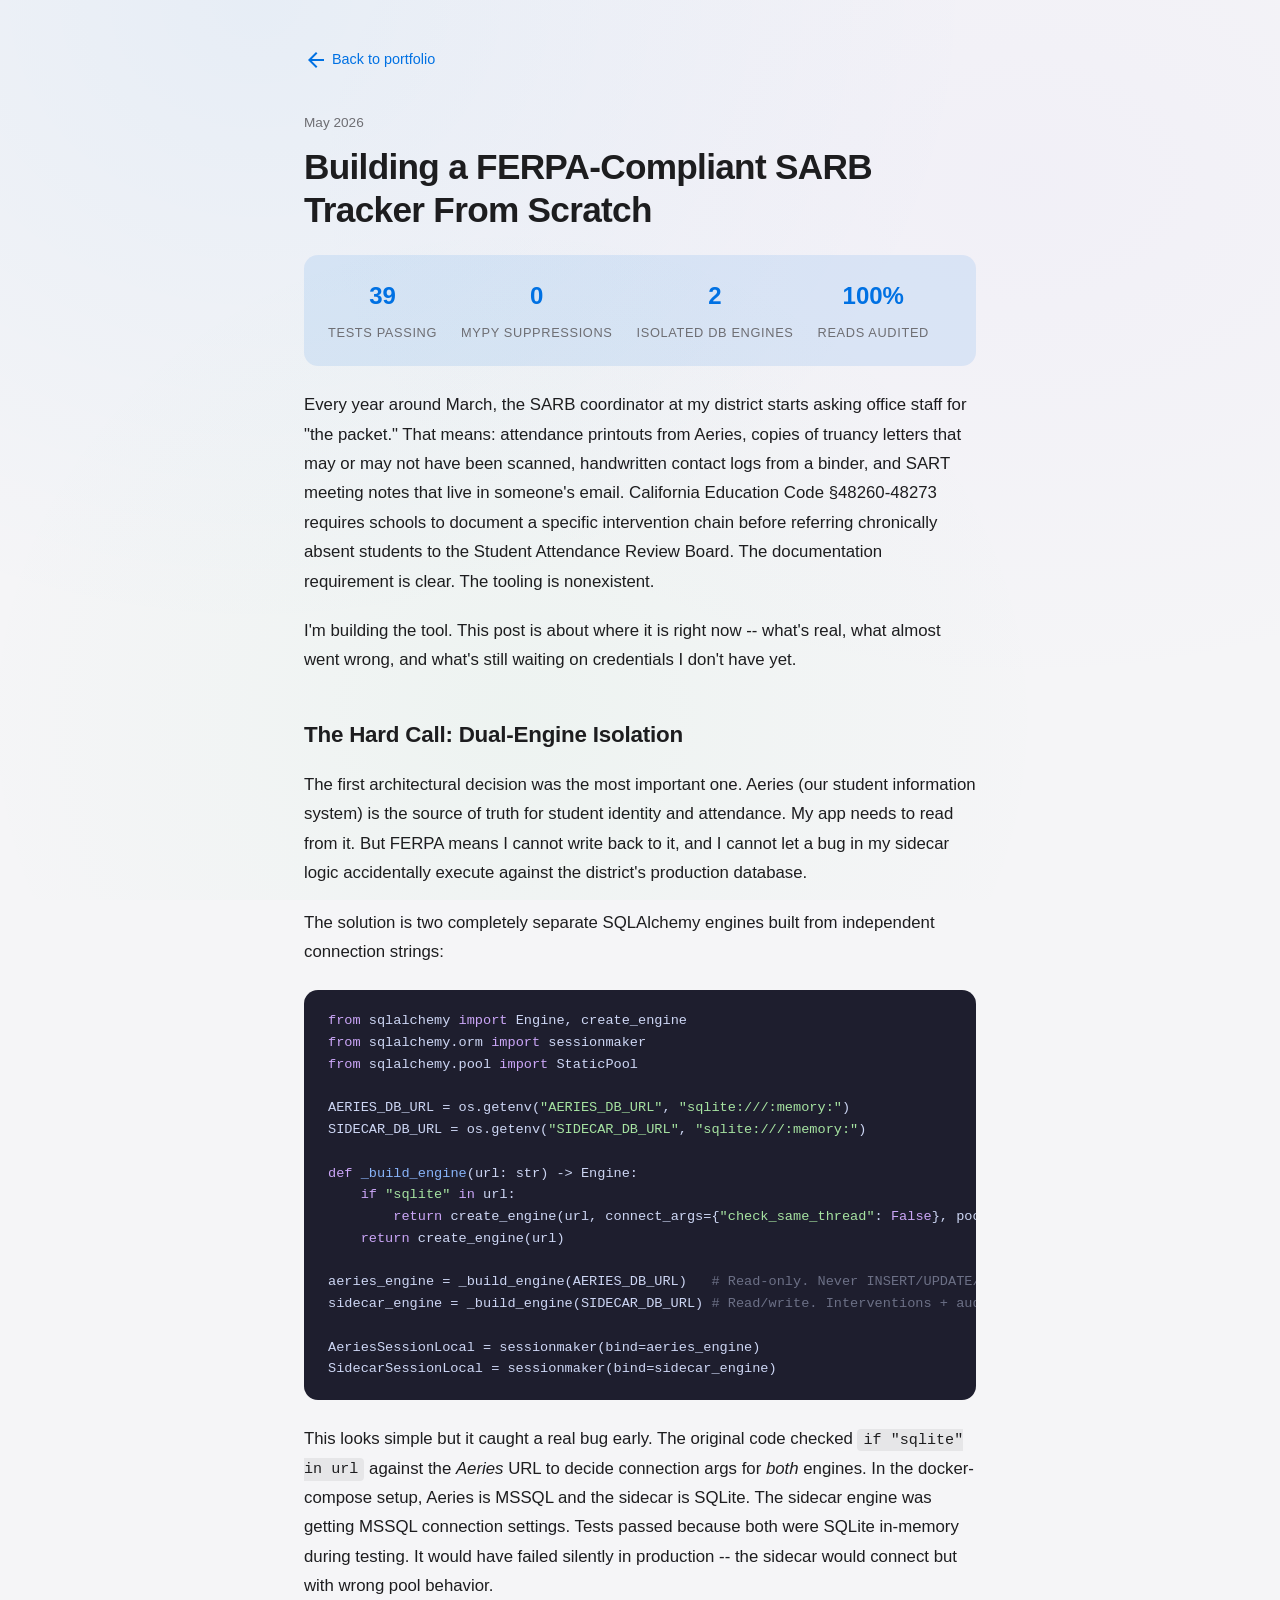
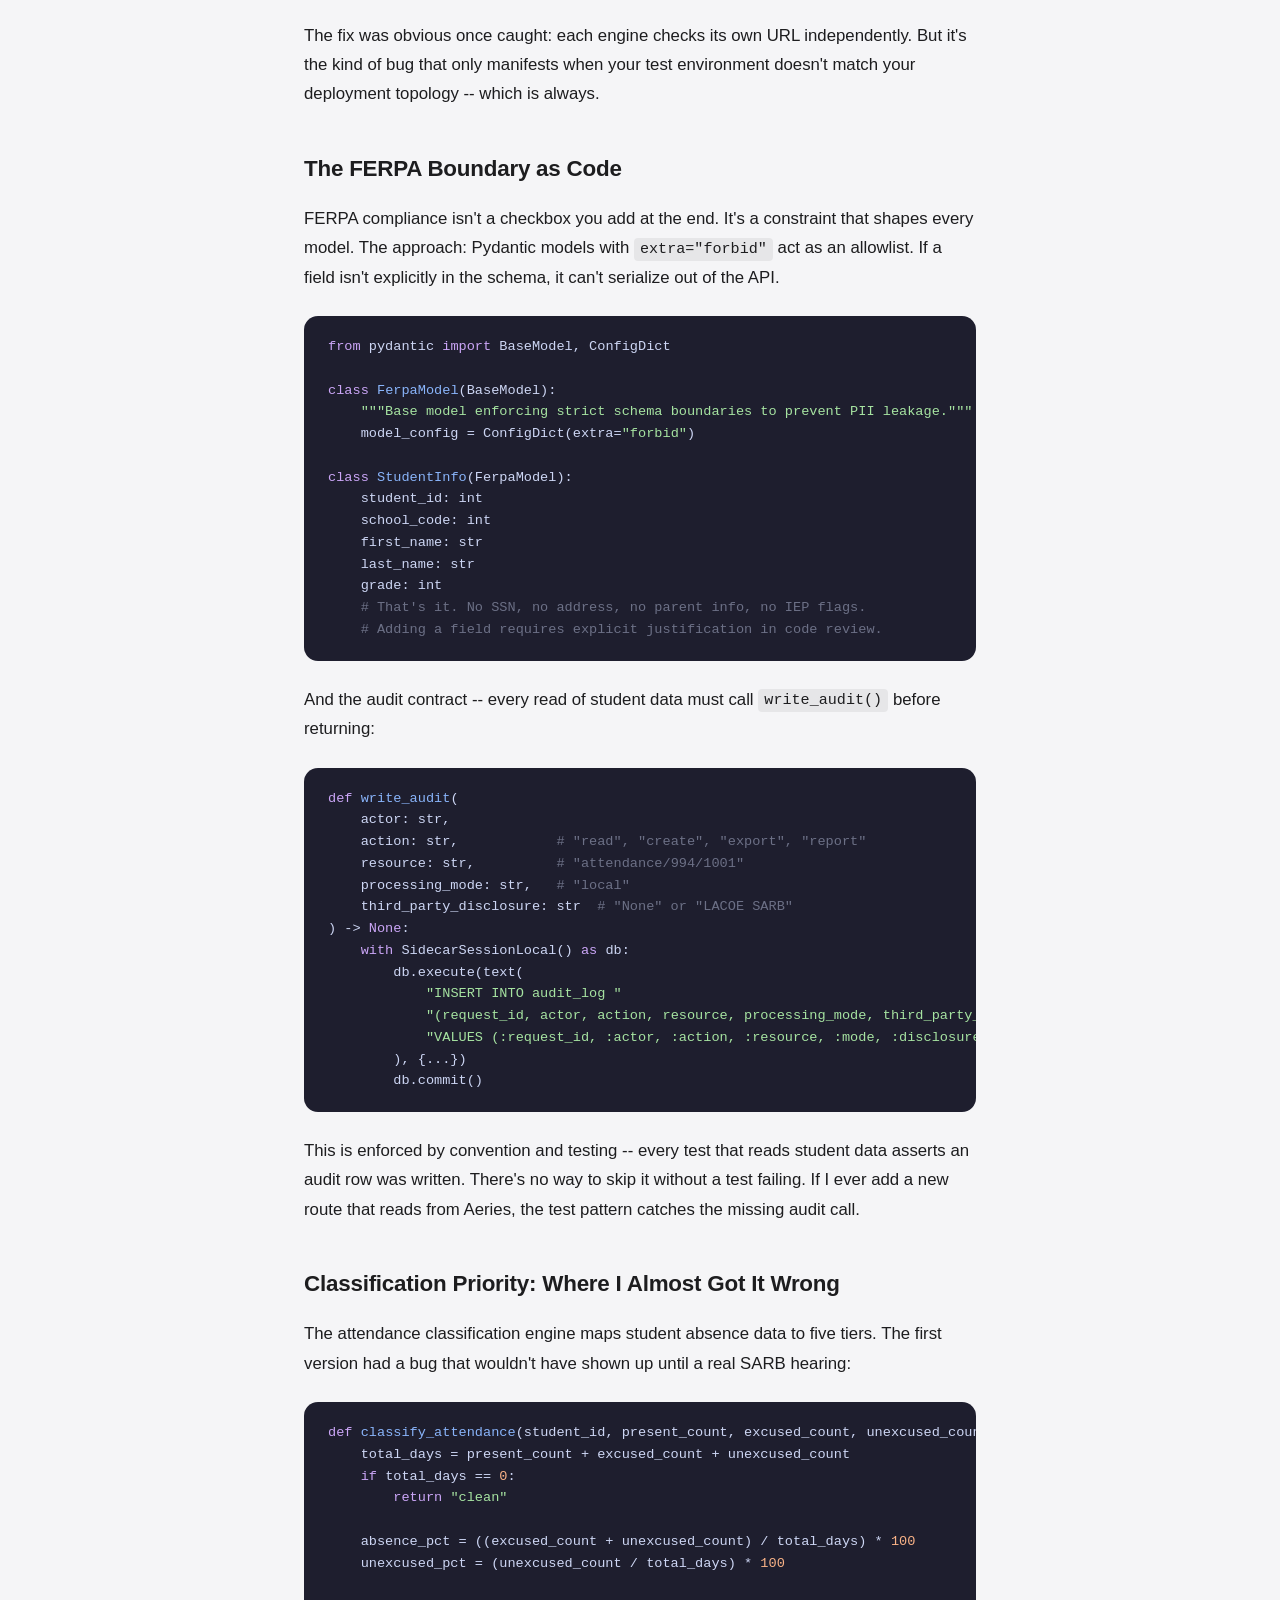
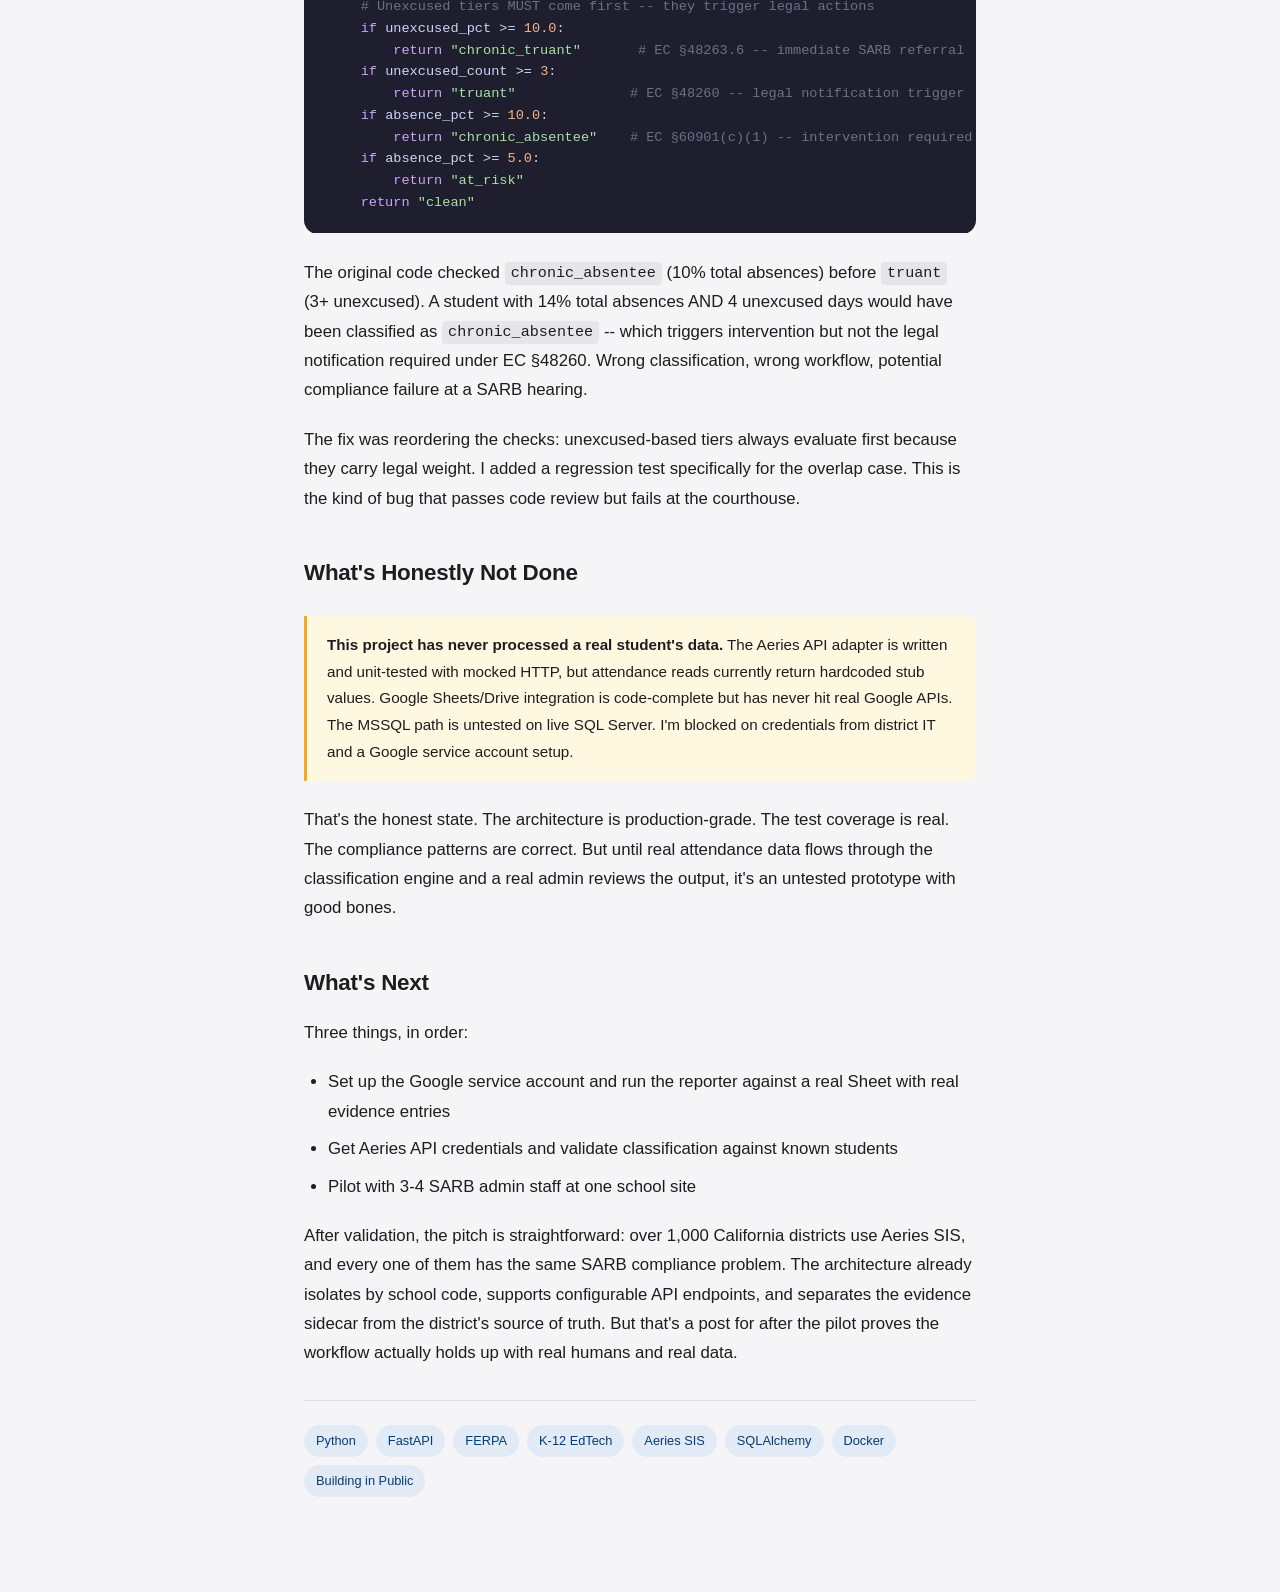
==== commit 0e25f439: "Rewrite SARB post: code snippets, story beats, no AI fluff Added dual-engine setup, FerpaModel, writ" ====
--- a/blog/sarb-tracker-mvp.html
+++ b/blog/sarb-tracker-mvp.html
@@ -4,7 +4,7 @@
     <meta charset="UTF-8">
     <meta name="viewport" content="width=device-width, initial-scale=1.0">
     <title>Building a FERPA-Compliant SARB Tracker From Scratch - Robert Monterroso</title>
-    <meta name="description" content="Building in public: a K-12 attendance referral system that reads Aeries SIS, tracks intervention evidence, and generates LACOE packets. Here's what works, what's stubbed, and what's next.">
+    <meta name="description" content="Building in public: a K-12 attendance referral system with dual-engine database isolation, immutable audit logging, and California Ed Code classification. Here's the code, the hard calls, and what's left.">
     <link rel="preconnect" href="https://fonts.googleapis.com">
     <link rel="preconnect" href="https://fonts.gstatic.com" crossorigin>
     <link href="https://fonts.googleapis.com/css2?family=Roboto:wght@300;400;500;700&display=swap" rel="stylesheet">
@@ -16,7 +16,6 @@
         .blog-post-back:hover { text-decoration: underline; }
         .blog-post-date { font-size: 0.85rem; color: var(--on-surface-muted); margin-bottom: 0.75rem; }
         .blog-post-title { font-size: 2.2rem; font-weight: 700; line-height: 1.2; letter-spacing: -0.02em; color: var(--on-surface); margin-bottom: 1.5rem; }
-        .blog-post-hero { width: 100%; border-radius: var(--radius-sm); margin-bottom: 2rem; box-shadow: var(--elevation-2); }
         .blog-post-body { font-size: 1.05rem; line-height: 1.75; color: var(--on-surface); }
         .blog-post-body h2 { font-size: 1.4rem; font-weight: 600; margin: 2.5rem 0 1rem; letter-spacing: -0.01em; }
         .blog-post-body p { margin-bottom: 1.25rem; }
@@ -41,6 +40,30 @@
             margin: 1.5rem 0;
             font-size: 0.95rem;
         }
+        .blog-post-body .stats-strip {
+            display: flex;
+            flex-wrap: wrap;
+            gap: 1.5rem;
+            background: var(--primary-soft);
+            padding: 1.25rem 1.5rem;
+            border-radius: var(--radius-sm);
+            margin: 1.5rem 0;
+        }
+        .blog-post-body .stats-strip .stat {
+            text-align: center;
+        }
+        .blog-post-body .stats-strip .stat-number {
+            font-size: 1.5rem;
+            font-weight: 700;
+            color: var(--primary);
+            display: block;
+        }
+        .blog-post-body .stats-strip .stat-label {
+            font-size: 0.8rem;
+            color: var(--on-surface-muted);
+            text-transform: uppercase;
+            letter-spacing: 0.05em;
+        }
         .blog-post-body code {
             background: rgba(0,0,0,0.06);
             padding: 0.15em 0.4em;
@@ -48,6 +71,28 @@
             font-size: 0.9em;
             font-family: 'SF Mono', 'Fira Code', monospace;
         }
+        .blog-post-body pre {
+            background: #1e1e2e;
+            color: #cdd6f4;
+            padding: 1.25rem 1.5rem;
+            border-radius: var(--radius-sm);
+            overflow-x: auto;
+            margin: 1.5rem 0;
+            font-size: 0.85rem;
+            line-height: 1.6;
+            font-family: 'SF Mono', 'Fira Code', monospace;
+        }
+        .blog-post-body pre code {
+            background: none;
+            padding: 0;
+            font-size: inherit;
+            color: inherit;
+        }
+        .blog-post-body pre .comment { color: #6c7086; }
+        .blog-post-body pre .keyword { color: #cba6f7; }
+        .blog-post-body pre .string { color: #a6e3a1; }
+        .blog-post-body pre .function { color: #89b4fa; }
+        .blog-post-body pre .number { color: #fab387; }
         .blog-post-tags { display: flex; gap: 0.5rem; flex-wrap: wrap; margin-top: 2rem; padding-top: 1.5rem; border-top: 1px solid var(--outline); }
         .blog-post-tags span {
             font-size: 0.8rem;
@@ -60,6 +105,7 @@
         @media (max-width: 640px) {
             .blog-post-title { font-size: 1.6rem; }
             .blog-post-body { font-size: 1rem; }
+            .blog-post-body .stats-strip { gap: 1rem; }
         }
     </style>
 </head>
@@ -74,85 +120,129 @@
         <h1 class="blog-post-title">Building a FERPA-Compliant SARB Tracker From Scratch</h1>
 
         <div class="blog-post-body">
-            <p>I'm building a tool to solve a problem I watch happen every year at my district: when it's time to refer chronically absent students to the Student Attendance Review Board (SARB), admins scramble to assemble evidence from three different systems, filing cabinets, and institutional memory. California Ed Code requires a documented chain of interventions before referral -- truancy letters, parent contacts, SART meetings -- and right now that trail lives in scattered spreadsheets and people's heads.</p>
-
-            <p>This is a build-in-public post. The architecture is done, the tests pass, but this project has never touched real student data yet. Here's what's working, what's stubbed, and what's next.</p>
-
-            <h2>The Architecture</h2>
-
-            <p>The core design decision was treating this as two isolated databases from day one:</p>
+            <div class="stats-strip">
+                <div class="stat"><span class="stat-number">39</span><span class="stat-label">Tests Passing</span></div>
+                <div class="stat"><span class="stat-number">0</span><span class="stat-label">mypy Suppressions</span></div>
+                <div class="stat"><span class="stat-number">2</span><span class="stat-label">Isolated DB Engines</span></div>
+                <div class="stat"><span class="stat-number">100%</span><span class="stat-label">Reads Audited</span></div>
+            </div>
+
+            <p>Every year around March, the SARB coordinator at my district starts asking office staff for "the packet." That means: attendance printouts from Aeries, copies of truancy letters that may or may not have been scanned, handwritten contact logs from a binder, and SART meeting notes that live in someone's email. California Education Code &sect;48260-48273 requires schools to document a specific intervention chain before referring chronically absent students to the Student Attendance Review Board. The documentation requirement is clear. The tooling is nonexistent.</p>
+
+            <p>I'm building the tool. This post is about where it is right now -- what's real, what almost went wrong, and what's still waiting on credentials I don't have yet.</p>
+
+            <h2>The Hard Call: Dual-Engine Isolation</h2>
+
+            <p>The first architectural decision was the most important one. Aeries (our student information system) is the source of truth for student identity and attendance. My app needs to read from it. But FERPA means I cannot write back to it, and I cannot let a bug in my sidecar logic accidentally execute against the district's production database.</p>
+
+            <p>The solution is two completely separate SQLAlchemy engines built from independent connection strings:</p>
+
+<pre><code><span class="keyword">from</span> sqlalchemy <span class="keyword">import</span> Engine, create_engine
+<span class="keyword">from</span> sqlalchemy.orm <span class="keyword">import</span> sessionmaker
+<span class="keyword">from</span> sqlalchemy.pool <span class="keyword">import</span> StaticPool
+
+AERIES_DB_URL = os.getenv(<span class="string">"AERIES_DB_URL"</span>, <span class="string">"sqlite:///:memory:"</span>)
+SIDECAR_DB_URL = os.getenv(<span class="string">"SIDECAR_DB_URL"</span>, <span class="string">"sqlite:///:memory:"</span>)
+
+<span class="keyword">def</span> <span class="function">_build_engine</span>(url: str) -> Engine:
+    <span class="keyword">if</span> <span class="string">"sqlite"</span> <span class="keyword">in</span> url:
+        <span class="keyword">return</span> create_engine(url, connect_args={<span class="string">"check_same_thread"</span>: <span class="keyword">False</span>}, poolclass=StaticPool)
+    <span class="keyword">return</span> create_engine(url)
+
+aeries_engine = _build_engine(AERIES_DB_URL)   <span class="comment"># Read-only. Never INSERT/UPDATE/DELETE.</span>
+sidecar_engine = _build_engine(SIDECAR_DB_URL) <span class="comment"># Read/write. Interventions + audit log.</span>
+
+AeriesSessionLocal = sessionmaker(bind=aeries_engine)
+SidecarSessionLocal = sessionmaker(bind=sidecar_engine)</code></pre>
+
+            <p>This looks simple but it caught a real bug early. The original code checked <code>if "sqlite" in url</code> against the <em>Aeries</em> URL to decide connection args for <em>both</em> engines. In the docker-compose setup, Aeries is MSSQL and the sidecar is SQLite. The sidecar engine was getting MSSQL connection settings. Tests passed because both were SQLite in-memory during testing. It would have failed silently in production -- the sidecar would connect but with wrong pool behavior.</p>
+
+            <p>The fix was obvious once caught: each engine checks its own URL independently. But it's the kind of bug that only manifests when your test environment doesn't match your deployment topology -- which is always.</p>
+
+            <h2>The FERPA Boundary as Code</h2>
+
+            <p>FERPA compliance isn't a checkbox you add at the end. It's a constraint that shapes every model. The approach: Pydantic models with <code>extra="forbid"</code> act as an allowlist. If a field isn't explicitly in the schema, it can't serialize out of the API.</p>
+
+<pre><code><span class="keyword">from</span> pydantic <span class="keyword">import</span> BaseModel, ConfigDict
+
+<span class="keyword">class</span> <span class="function">FerpaModel</span>(BaseModel):
+    <span class="string">"""Base model enforcing strict schema boundaries to prevent PII leakage."""</span>
+    model_config = ConfigDict(extra=<span class="string">"forbid"</span>)
+
+<span class="keyword">class</span> <span class="function">StudentInfo</span>(FerpaModel):
+    student_id: int
+    school_code: int
+    first_name: str
+    last_name: str
+    grade: int
+    <span class="comment"># That's it. No SSN, no address, no parent info, no IEP flags.</span>
+    <span class="comment"># Adding a field requires explicit justification in code review.</span></code></pre>
+
+            <p>And the audit contract -- every read of student data must call <code>write_audit()</code> before returning:</p>
+
+<pre><code><span class="keyword">def</span> <span class="function">write_audit</span>(
+    actor: str,
+    action: str,            <span class="comment"># "read", "create", "export", "report"</span>
+    resource: str,          <span class="comment"># "attendance/994/1001"</span>
+    processing_mode: str,   <span class="comment"># "local"</span>
+    third_party_disclosure: str  <span class="comment"># "None" or "LACOE SARB"</span>
+) -> <span class="keyword">None</span>:
+    <span class="keyword">with</span> SidecarSessionLocal() <span class="keyword">as</span> db:
+        db.execute(text(
+            <span class="string">"INSERT INTO audit_log "</span>
+            <span class="string">"(request_id, actor, action, resource, processing_mode, third_party_disclosure) "</span>
+            <span class="string">"VALUES (:request_id, :actor, :action, :resource, :mode, :disclosure)"</span>
+        ), {...})
+        db.commit()</code></pre>
+
+            <p>This is enforced by convention and testing -- every test that reads student data asserts an audit row was written. There's no way to skip it without a test failing. If I ever add a new route that reads from Aeries, the test pattern catches the missing audit call.</p>
+
+            <h2>Classification Priority: Where I Almost Got It Wrong</h2>
+
+            <p>The attendance classification engine maps student absence data to five tiers. The first version had a bug that wouldn't have shown up until a real SARB hearing:</p>
+
+<pre><code><span class="keyword">def</span> <span class="function">classify_attendance</span>(student_id, present_count, excused_count, unexcused_count, tardy_count) -> str:
+    total_days = present_count + excused_count + unexcused_count
+    <span class="keyword">if</span> total_days == <span class="number">0</span>:
+        <span class="keyword">return</span> <span class="string">"clean"</span>
+
+    absence_pct = ((excused_count + unexcused_count) / total_days) * <span class="number">100</span>
+    unexcused_pct = (unexcused_count / total_days) * <span class="number">100</span>
+
+    <span class="comment"># Unexcused tiers MUST come first -- they trigger legal actions</span>
+    <span class="keyword">if</span> unexcused_pct >= <span class="number">10.0</span>:
+        <span class="keyword">return</span> <span class="string">"chronic_truant"</span>       <span class="comment"># EC &sect;48263.6 -- immediate SARB referral</span>
+    <span class="keyword">if</span> unexcused_count >= <span class="number">3</span>:
+        <span class="keyword">return</span> <span class="string">"truant"</span>              <span class="comment"># EC &sect;48260 -- legal notification trigger</span>
+    <span class="keyword">if</span> absence_pct >= <span class="number">10.0</span>:
+        <span class="keyword">return</span> <span class="string">"chronic_absentee"</span>    <span class="comment"># EC &sect;60901(c)(1) -- intervention required</span>
+    <span class="keyword">if</span> absence_pct >= <span class="number">5.0</span>:
+        <span class="keyword">return</span> <span class="string">"at_risk"</span>
+    <span class="keyword">return</span> <span class="string">"clean"</span></code></pre>
+
+            <p>The original code checked <code>chronic_absentee</code> (10% total absences) before <code>truant</code> (3+ unexcused). A student with 14% total absences AND 4 unexcused days would have been classified as <code>chronic_absentee</code> -- which triggers intervention but not the legal notification required under EC &sect;48260. Wrong classification, wrong workflow, potential compliance failure at a SARB hearing.</p>
+
+            <p>The fix was reordering the checks: unexcused-based tiers always evaluate first because they carry legal weight. I added a regression test specifically for the overlap case. This is the kind of bug that passes code review but fails at the courthouse.</p>
+
+            <h2>What's Honestly Not Done</h2>
+
+            <div class="callout-warning">
+                <strong>This project has never processed a real student's data.</strong> The Aeries API adapter is written and unit-tested with mocked HTTP, but attendance reads currently return hardcoded stub values. Google Sheets/Drive integration is code-complete but has never hit real Google APIs. The MSSQL path is untested on live SQL Server. I'm blocked on credentials from district IT and a Google service account setup.
+            </div>
+
+            <p>That's the honest state. The architecture is production-grade. The test coverage is real. The compliance patterns are correct. But until real attendance data flows through the classification engine and a real admin reviews the output, it's an untested prototype with good bones.</p>
+
+            <h2>What's Next</h2>
+
+            <p>Three things, in order:</p>
 
             <ul>
-                <li><strong>Aeries (read-only):</strong> The district's student information system. SARB Tracker reads attendance counts and student profiles but never writes back. This is enforced at the engine level -- separate SQLAlchemy connections with different access patterns.</li>
-                <li><strong>Sidecar (read/write):</strong> Where intervention evidence lives. Letters sent, contact attempts, SART meetings, and an immutable audit log.</li>
+                <li>Set up the Google service account and run the reporter against a real Sheet with real evidence entries</li>
+                <li>Get Aeries API credentials and validate classification against known students</li>
+                <li>Pilot with 3-4 SARB admin staff at one school site</li>
             </ul>
 
-            <p>This separation isn't just good engineering -- it's a FERPA boundary. The fewer systems that write student data, the smaller the compliance surface. The app can be blown away and rebuilt without affecting the district's source of truth.</p>
-
-            <h2>What Actually Works Today</h2>
-
-            <ul>
-                <li><strong>Attendance classification:</strong> Five tiers (clean through chronic truant) with California Ed Code priority ordering. Unexcused-based tiers rank higher than total-absence tiers because they trigger legal notification requirements. Fully tested.</li>
-                <li><strong>PDF packet generation:</strong> 7-page LACOE-format SARB referral packets rendered with Jinja2 + WeasyPrint. Cover sheet, attendance records, truancy letters, contact log, SART notes, interventions summary, signature page. Tested with page-count assertions.</li>
-                <li><strong>Case tracking:</strong> Admin staff can record truancy letters (with delivery proof references), parent/guardian contact attempts, and SART meeting notes. Full input validation. Each write audited.</li>
-                <li><strong>Audit logging:</strong> Every single read of student data writes an immutable row -- who accessed what, when, from which request, whether it was disclosed to a third party. This is the contract that makes FERPA compliance provable.</li>
-                <li><strong>Weekly reporter:</strong> Reads a restricted Google Sheet (intervention evidence) plus Aeries attendance, generates a CSV action report showing which students are ready for referral and which still need evidence. Outputs to local file, Google Drive, or stdout for dry-run.</li>
-                <li><strong>Auth:</strong> Google OIDC JWT validation via JWKS in production, with a dev-mode fallback for local testing.</li>
-                <li><strong>Docker deployment:</strong> Full dual-database scaffold (MSSQL for Aeries mock + SQLite sidecar), one-shot reporter container, systemd/cron scheduling docs.</li>
-            </ul>
-
-            <p>39 tests passing. <code>mypy --strict</code> with zero suppressions. Clean linting.</p>
-
-            <h2>What's Stubbed</h2>
-
-            <p>Being honest about what hasn't been validated against real systems:</p>
-
-            <div class="callout-warning">
-                <strong>Attendance data is hardcoded in stub mode.</strong> Every student lookup currently returns the same fake numbers (90 present, 5 excused, 5 unexcused). The Aeries API adapter is written and unit-tested with mocked HTTP responses, but it has never hit a real Aeries instance. This is the biggest gap.
-            </div>
-
-            <ul>
-                <li><strong>Aeries API connection:</strong> The adapter supports retry/backoff, caching, and school-year filtering -- all tested with mocks. But I don't have API credentials from district IT yet. Until those arrive, classification results are meaningless.</li>
-                <li><strong>Google Sheets/Drive integration:</strong> Code is complete with header validation against the template. Never run against a real Sheet or uploaded to real Drive. Needs a service account and shared files.</li>
-                <li><strong>MSSQL:</strong> All tests use SQLite in-memory. The MSSQL dialect path exists but hasn't been validated on a live SQL Server instance.</li>
-                <li><strong>No edit/delete:</strong> Admins can create evidence entries but can't correct mistakes yet. This is a known limitation for MVP.</li>
-            </ul>
-
-            <h2>FERPA-First Design Decisions</h2>
-
-            <p>Working with K-12 student data means every design choice has a compliance dimension:</p>
-
-            <ul>
-                <li><strong>Pydantic allowlists:</strong> All API models use <code>extra="forbid"</code>. If a field isn't explicitly in the schema, it can't leak. No accidental PII exposure from overly broad serialization.</li>
-                <li><strong>Report-only pilot:</strong> The initial deployment doesn't even run as a web app for staff. A scheduled job reads a restricted Google Sheet and Aeries, drops a CSV into a restricted Drive folder. Minimal access surface.</li>
-                <li><strong>Evidence keying:</strong> The Google Sheet uses <code>school_code + student_id</code> only. No student names in the Sheet. No fuzzy matching. Names only appear in the final restricted report output.</li>
-                <li><strong>Audit contract:</strong> Every function that reads student data must call <code>write_audit()</code>. This isn't a convention -- it's enforced in code review and tested. The audit log records action type, resource path, processing mode, and third-party disclosure target.</li>
-            </ul>
-
-            <h2>The Stack</h2>
-
-            <ul>
-                <li><strong>Backend:</strong> Python 3.11, FastAPI, SQLAlchemy (dual engines)</li>
-                <li><strong>PDF:</strong> Jinja2 + WeasyPrint</li>
-                <li><strong>Auth:</strong> Google OIDC JWT with JWKS verification</li>
-                <li><strong>Google APIs:</strong> Sheets (read) + Drive (write) via service account</li>
-                <li><strong>Observability:</strong> Prometheus metrics + structured JSON logging with request_id threading</li>
-                <li><strong>Deployment:</strong> Docker, systemd timer, cron -- three documented scheduling paths</li>
-                <li><strong>Quality:</strong> <code>mypy --strict</code>, <code>ruff</code>, 39 tests, idempotent migrations for SQLite + MSSQL</li>
-            </ul>
-
-            <h2>What's Next</h2>
-
-            <p>The code is waiting on external dependencies, not more engineering:</p>
-
-            <ul>
-                <li>Get Aeries API credentials from district IT and validate attendance reads against real students</li>
-                <li>Set up Google service account, import the evidence template into a restricted Sheet, run the reporter against real data</li>
-                <li>Pilot with the small SARB admin team (3-4 people) before broadening access</li>
-                <li>Add edit/delete flows for evidence entries</li>
-            </ul>
-
-            <p>After validation, the product direction is multi-district licensing. Over 1,000 California districts use Aeries, and SARB compliance is a universal pain point. The architecture already isolates by school code and supports configurable API endpoints -- but that's future-state thinking. Right now the goal is: prove it works for one school, with one admin team, against real attendance data.</p>
+            <p>After validation, the pitch is straightforward: over 1,000 California districts use Aeries SIS, and every one of them has the same SARB compliance problem. The architecture already isolates by school code, supports configurable API endpoints, and separates the evidence sidecar from the district's source of truth. But that's a post for after the pilot proves the workflow actually holds up with real humans and real data.</p>
 
             <div class="blog-post-tags">
                 <span>Python</span>
@@ -160,7 +250,7 @@
                 <span>FERPA</span>
                 <span>K-12 EdTech</span>
                 <span>Aeries SIS</span>
-                <span>Google APIs</span>
+                <span>SQLAlchemy</span>
                 <span>Docker</span>
                 <span>Building in Public</span>
             </div>
